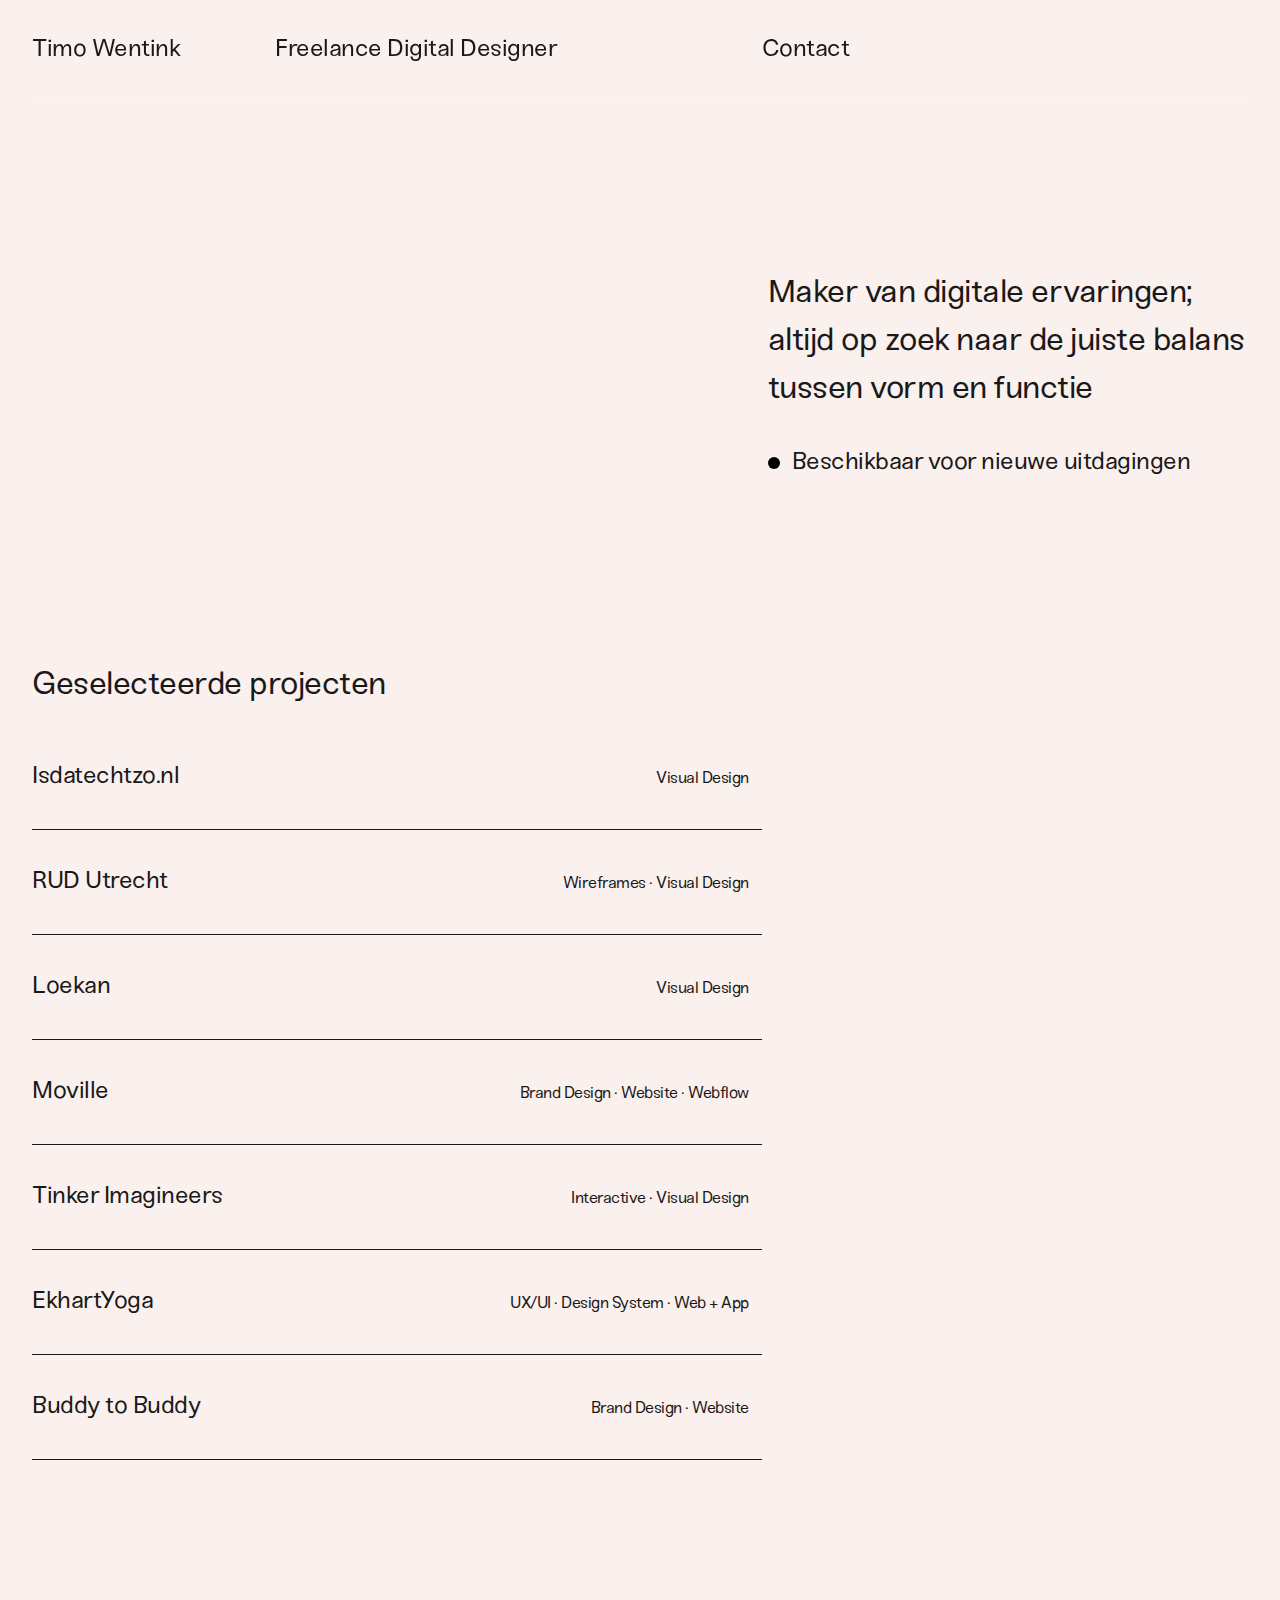
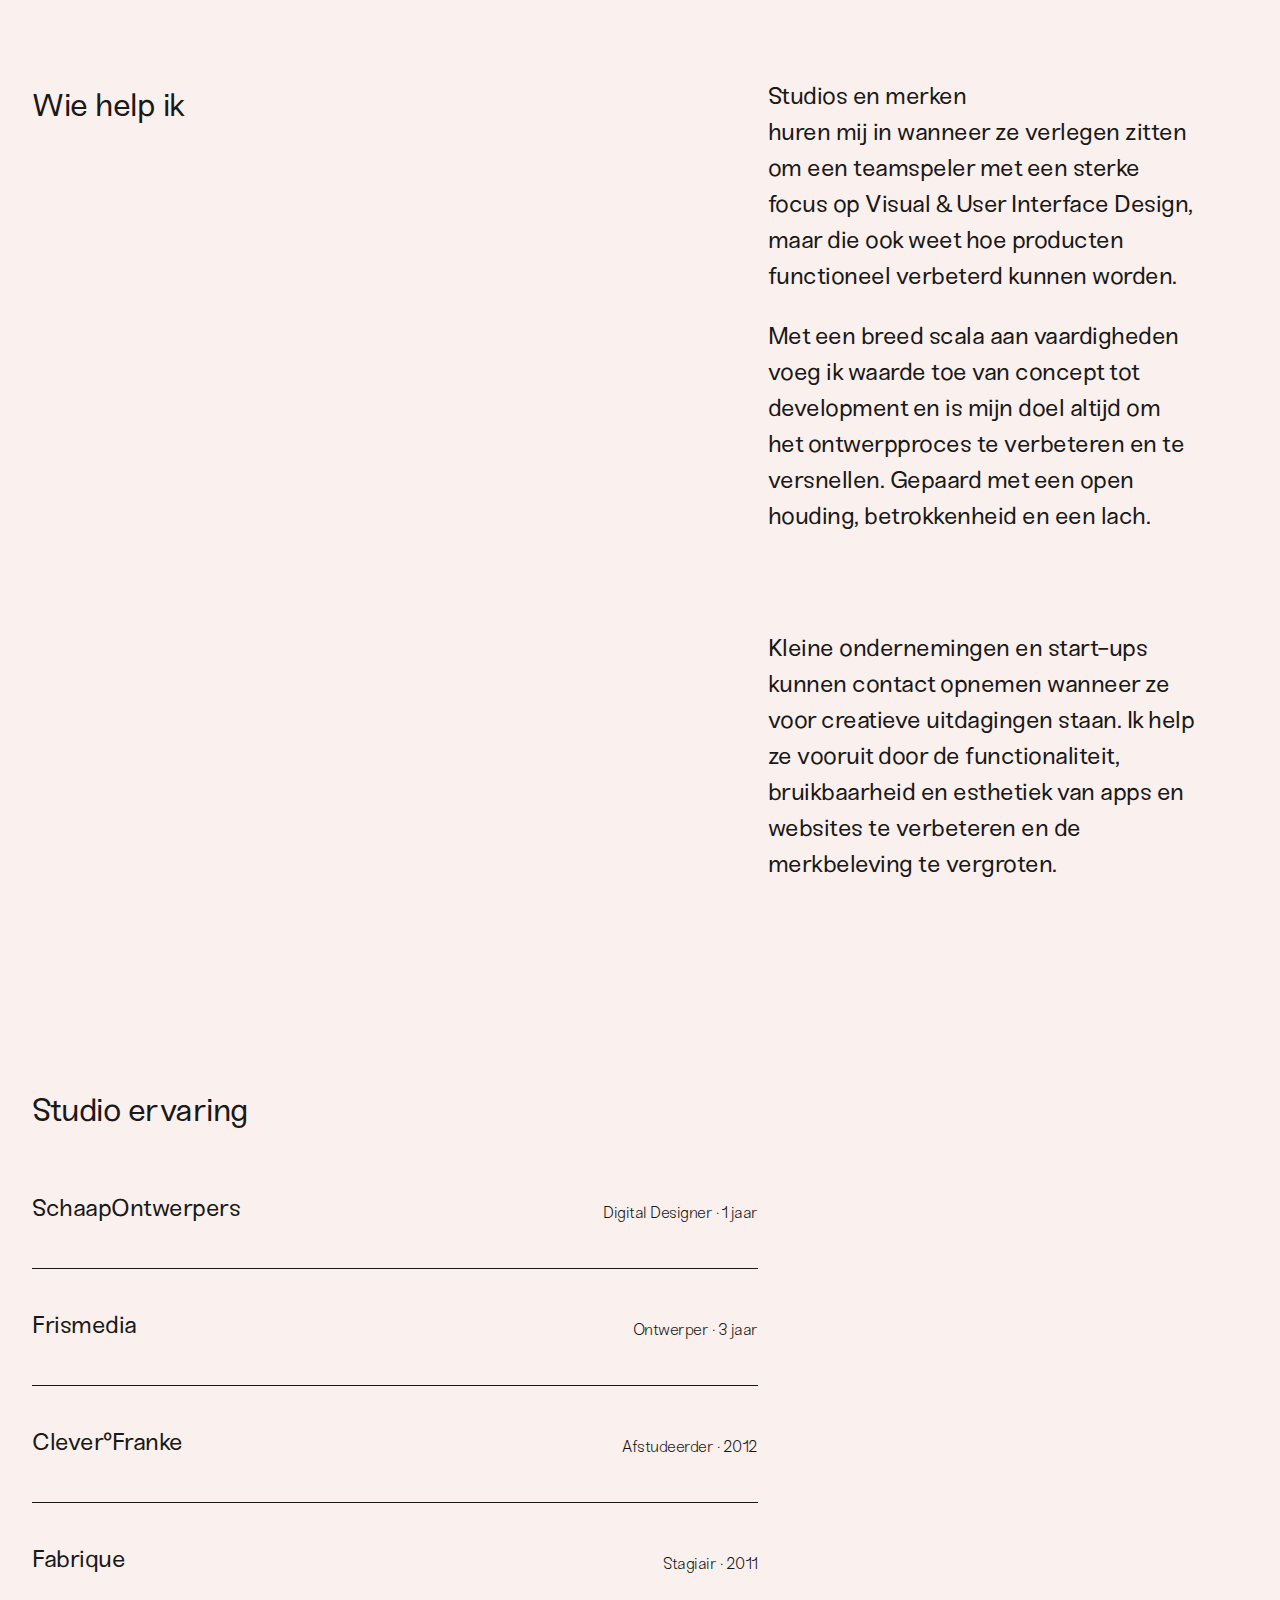
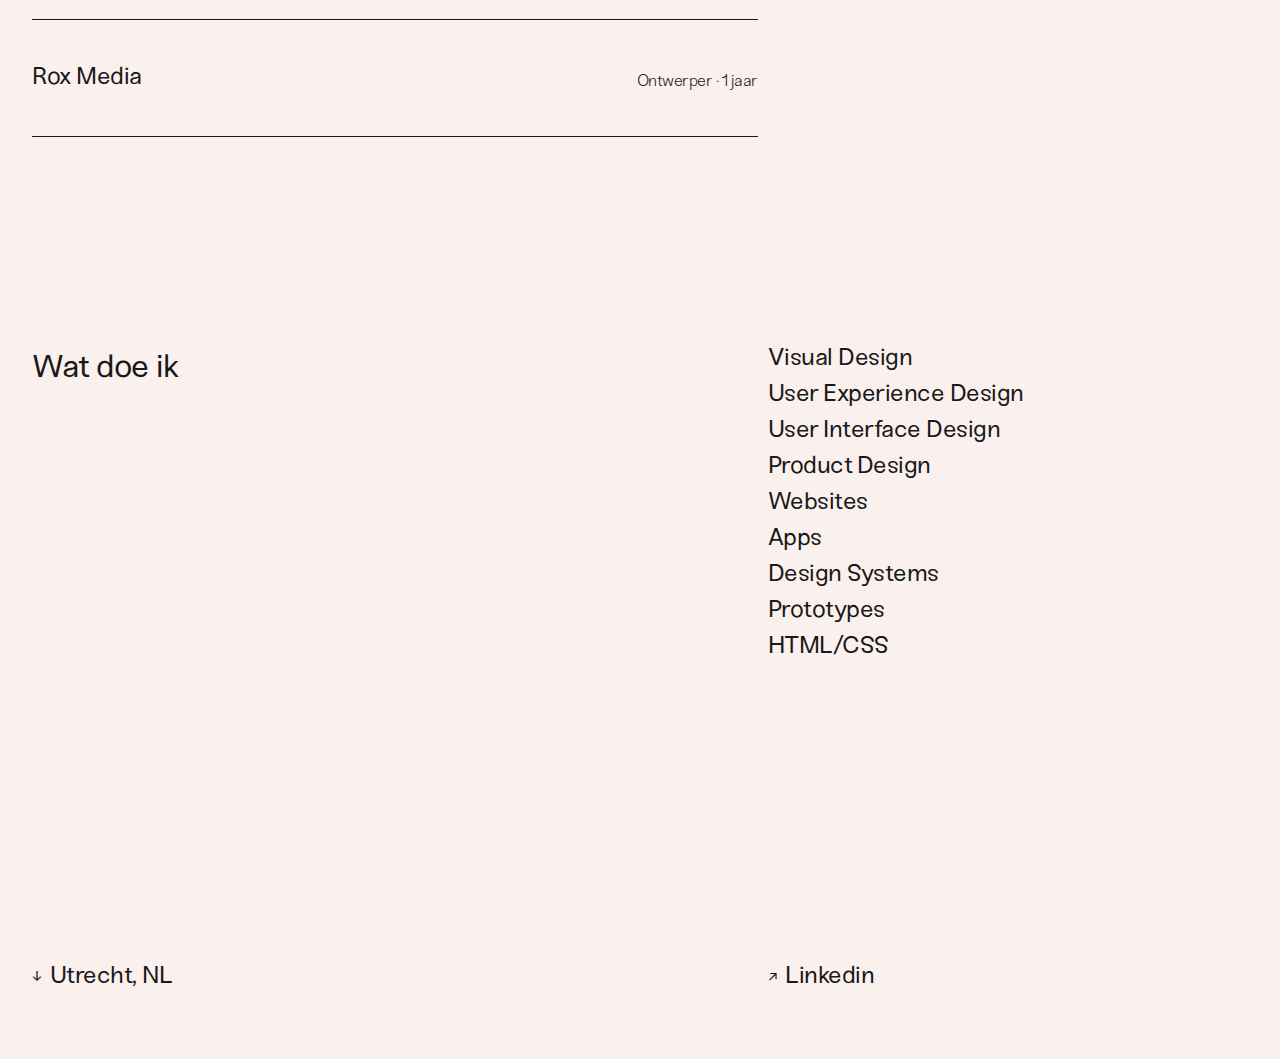
==== index.html @ aee363a6 "Arrows added Table head no border" ====
<!DOCTYPE html>
<html>
<head>
  <!-- Global site tag (gtag.js) - Google Analytics -->
<script async src="https://www.googletagmanager.com/gtag/js?id=UA-133738104-1"></script>
<script>
  window.dataLayer = window.dataLayer || [];
  function gtag(){dataLayer.push(arguments);}
  gtag('js', new Date());

  gtag('config', 'UA-133738104-1');
</script>

<title>Timo Wentink &rarr; Freelance Digital Designer</title>
<meta charset=”UTF-8″ />
<meta name="description" content="Freelance Digital Designer uit Utrecht met uitgebreide ervaring in User Experience-, User Interface- en Visual Design">
<meta name="viewport" content="width=device-width, initial-scale=1.0">
<link rel="stylesheet" type="text/css" href="css/style.css">
<link rel="apple-touch-icon" sizes="180x180" href="/apple-touch-icon.png">
<link rel="icon" type="image/png" sizes="32x32" href="/favicon-32x32.png">
<link rel="icon" type="image/png" sizes="16x16" href="/favicon-16x16.png">
<link rel="manifest" href="/site.webmanifest">
<link rel="mask-icon" href="/safari-pinned-tab.svg" color="#111111">
<meta name="msapplication-TileColor" content="#faf0ec">
<meta name="theme-color" content="#faf0ec">
<meta property="og:title" content="Timo Wentink — Freelance Digital Designer" />
<meta property="og:type" content="image" />
<meta property="og:url" content="https://timowentink.nl" />
<meta property="og:image" content="img/TimoWentinkOG.png" />

</head>

<body class="animated fadeIn">
    <div class="container-fluid">
    <header class="header-grid">
          <h1 class="pagetitle regular"><a class="link" href="index.html">Timo Wentink</a></h1>
          <h1 class="pagefunction regular">Freelance Digital Designer</h1>
          <h1 class="contact regular"><a class="link" href="contact.html">Contact</a></h1>
    </header>

    <section class="on-grid">
          <div class="grid-2 introduction animated fadeIn-long"><h1 class="large">Maker van digitale ervaringen;<br/> altijd op zoek naar de juiste balans <br/>tussen vorm en functie</h1>
          <div class="status animated fadeInDown"><a href="mailto:timowentink@gmail.com?Subject=Hi" class=" medium bounceInRight">Beschikbaar voor nieuwe uitdagingen</a><div>
          </div>
    </section>

    <section class="has-padding-vh">

      <div class="large">Geselecteerde projecten</div>
      <ul id="projectList">
          <li>
              <a class="fade-arrow row-link" href="http://www.isdatechtzo.nl" target="_blank"><div class="title"><h3 class="medium">Isdatechtzo.nl</h3><span class="project_type"> Visual Design<span class="fade"> &#x2197;</span></span></div></a>
              <img src="http://lorempixel.com/500/500/fashion/" />
          </li>
          <li>
            <a class="fade-arrow row-link" href="http://www.rudutrecht.nl" target="_blank"><div class="title row-link"><h3 class="medium">RUD Utrecht</h3><span class="project_type">Wireframes &bull; Visual Design<span class="fade"> &#x2197;</span></span></div></a>
              <img class="list-image" src="http://lorempixel.com/500/500/city/" />
          </li>
          <li>
            <a class="fade-arrow row-link" href="http://www.loekan.nl" target="_blank"><div class="title"><h3 class="medium">Loekan</h3><span class="project_type"> Visual Design <span class="fade"> &#x2197;</span></span></div></a>
              <img src="http://lorempixel.com/500/500/city/" />
          </li>
          <li>
            <a class="fade-arrow row-link" href="http://www.moville.nl" target="_blank"><div class="title"><h3 class="medium">Moville</h3><span class="project_type">Brand Design &bull; Website &bull; Webflow<span class="fade"> &#x2197;</span></span></div></a>
              <img src="http://lorempixel.com/500/500/city/" />
          </li>
          <li>
            <a class="fade-arrow row-link" href="http://www.tinkerimageineers.nl" target="_blank"><div class="title"><h3 class="medium">Tinker Imagineers</h3><span class="project_type"> Interactive &bull; Visual Design <span class="fade"> &#x2197;</span></span></div></a>
              <img src="http://lorempixel.com/500/500/city/" />
          </li>
          <li>
            <a class="fade-arrow row-link" href="http://www.ekhartyoga.com" target="_blank"><div class="title"><h3 class="medium">EkhartYoga</h3><span class="project_type"> UX/UI &bull; Design System &bull; Web + App <span class="fade"> &#x2197;</span></span></div></a>
              <img src="http://lorempixel.com/500/500/city/" />
          </li>
          <li>
            <a class="fade-arrow row-link" href="http://www.buddytobuddy.nl" target="_blank"><div class="title"><h3 class="medium">Buddy to Buddy</h3><span class="project_type">Brand Design &bull; Website <span class="fade"> &#x2197;</span></span></div></a>
              <img src="http://lorempixel.com/500/500/city/" />
          </li>
      </ul>

    </section>


      <section class="who-hires-me on-grid has-padding-vh">
        <div class="grid-3"><h2 class="large">Wie help ik</h2></div>
        <div class="grid-2"><p class="medium "><span class="strong">Studios en merken</span><br />
huren mij in wanneer ze verlegen zitten om een teamspeler met een sterke focus op Visual &amp; User Interface Design, maar die ook weet hoe producten functioneel verbeterd kunnen worden.</p><p class="medium"> Met een breed scala aan vaardigheden voeg ik waarde toe van concept tot development en is mijn doel altijd om het ontwerpproces te verbeteren en te versnellen. Gepaard met een open houding, betrokkenheid en een lach.
      </p><br/><br/>
        <p class="medium "><span class="strong">Kleine ondernemingen en start-ups</span><br />
        kunnen contact opnemen wanneer ze voor creatieve uitdagingen staan. Ik help ze vooruit door de functionaliteit, bruikbaarheid en esthetiek van apps en websites te verbeteren en de merkbeleving te vergroten.
      </div>
      </section>
      <section class="studio-experience on-grid has-padding-vh">
        <div class="grid-3 table">
              <div class="table-head large">Studio ervaring</div>
              <a href="http://www.frismedia.nl" target="_blank">
              <div class="row row-link">
                <div class="title">
                  <h3 class="medium">SchaapOntwerpers</h3>
                </div>
                <div class="right">
                  <span class="year small">Digital Designer &bull; 1 jaar</span>
                </div>
              </div>
            </a>
              <a href="http://www.frismedia.nl" target="_blank">
              <div class="row row-link">
                <div class="title">
                  <h3 class="medium">Frismedia</h3>
                </div>
                <div class="right">
                  <span class="year small">Ontwerper &bull; 3 jaar</span>
                </div>
              </div>
            </a>
              <a href="http://www.cleverfranke.com" target="_blank">
              <div class="row row-link">
                <div class="title">
                  <h3 class="medium">Clever&deg;Franke</h3>

                </div>
                <div class="right">
                  <span class="year small">Afstudeerder &bull; 2012</span>

                </div>
              </div>
              </a>
              <a href="http://www.fabrique.nl" target="_blank">
              <div class="row row-link">
                <div class="title">
                  <h3 class="medium">Fabrique</h3>
                </div>
                <div class="right">
                  <span class="year small">Stagiair &bull; 2011</span>
                </div>
              </div>
            </a>
            <a href="http://www.roxmedia.nl" target="_blank">
              <div class="row row-link">
                <div class="title">
                  <h3 class="medium">Rox Media</h3>
                </div>
                <div class="right">
                  <span class="year small">Ontwerper &bull; 1 jaar</span>

                </div>
              </div>
              </a>
          </div>

      </section>

      <section class="what-i-do on-grid has-padding-vh">
        <div class="grid-3"><h2 class="large">Wat doe ik</h2></div>
        <div class="grid-2">
          <ul class="medium">
            <li>Visual Design</li>
            <li>User Experience Design</li>
            <li>User Interface Design</li>
            <li>Product Design</li>
            <li>Websites</li>
            <li>Apps</li>
            <li>Design Systems</li>
            <li>Prototypes </li>
            <li>HTML/CSS </li>
          </ul>
        </p>
      </div>
      </section>


    <footer>
        <div class="on-grid">
        <div class="name-in-footer grid-3">
          <span class="small-icon">&darr;</span><span class="regular">Utrecht, NL<span>
          </div>
          <div>
          <span class="small-icon">&#x2197;</span><span class="regular"><a class="link" href="https://www.linkedin.com/in/timowentink/">Linkedin</a></span></div>
          </div>
    </footer>

</body>

</html>
---- css/style.css ----
/* Color */
  :root {
    --black: #1a1919;
    --white-purple: rgba(251, 250, 255, 1);
    --white-pink: rgba(250, 240, 237, 1);
    --white-blue: rgba(239, 244, 250, 1);
    --blue: rgba(18, 33, 222, 1);
    --gold: rgba(255, 171, 0, 1);
    --pink: rgba(246, 139, 112, 1);
    --swamp: #63775C;
    --white-purple-trans: rgba(251, 250, 255, 0);
    --white-pink-trans: rgba(250, 240, 237, 0);
    --white-blue-trans: rgba(239, 244, 250, 0);

  }

  /* Overall */
    html {

    }
    html, body {
      height: 100%;
      margin:0;
    }
    body {
      border-width: 0px;
      margin: 0;
      background-color: var(--white-pink);
      -webkit-font-smoothing: antialiased;
      -moz-osx-font-smoothing: grayscale;
    }

    ::-moz-selection {color: var(--pink); }
    ::selection {color: var(--pink);  }

/* Typography */


@font-face {
  font-family: 'Sneak';
  src: url('../fonts/Sneak-Regular.eot'); /* IE9 Compat Modes */
  src: url('../fonts/Sneak-Regular.eot#iefix') format('embedded-opentype'), /* IE6-IE8 */
       url('../fonts/Sneak-Regular.woff2') format('woff2'), /* Super Modern Browsers */
       url('../fonts/Sneak-Regular.woff') format('woff'); /* Pretty Modern Browsers */
       font-weight: 400;
       font-style: normal;


}

@font-face {
  font-family: 'Sneak';
  src: url('../fonts/Sneak-Light.eot'); /* IE9 Compat Modes */
  src: url('../fonts/Sneak-Light.eot#iefix') format('embedded-opentype'), /* IE6-IE8 */
       url('../fonts/Sneak-Light.woff2') format('woff2'), /* Super Modern Browsers */
       url('../fonts/Sneak-Light.woff') format('woff'); /* Pretty Modern Browsers */
      font-weight: 300;
      font-style: normal;

}



html {
   font-family: "Sneak", 'Helvetica Neue', Helvetica, Arial, sans-serif;
   font-size: 16px;
   font-feature-settings: "","","ss01","ss02","ss03";
   font-weight: normal;
   letter-spacing: -0.5px;

}

    /* setting the max width*/
 @media screen and (min-width: 50em) {
  html {
    font-size: 1em;
  }

}

  body {
    font-family: 'Sneak',Helvetica, sans-serif;
    line-height: 1.5;
    color: var(--black);
  }

  h1 {
      font-size: 1.25em;
  }

  h2 {
      font-size: 1.25em;
  }

  h3 {
  }

  a {
    color: var(--black);
    text-decoration: none;
  }
  a:hover {
    text-decoration: none;
  }

  .link{
    position: relative;
  }

  .link:after{
    content: '';
    position: absolute;
    width: 0; height: 1px;
    display: block;
    margin-top: 2px;
    right: 0;
    background: #fff;
    transition: width .2s ease;
    -webkit-transition: width .2s ease;
  }

  .link:hover:after{
    width: 100%;
    left: 0;
    background: var(--black);
  }

  .small {
    font-size: 1em;
    font-weight: 300;
  }

  .regular {
    font-size: 1.5em;
    font-weight: 400;

  }

  .medium {
    font-size: 1.5em;
    font-weight: 400;
    padding-right: 2em;

  }

  .strong {
    -webkit-font-smoothing: auto;
    -moz-osx-font-smoothing: auto;
  }

  .large {
    font-size: 2em;
    font-weight: 400;

  }

  .title h3 {

  }

  .small-icon {
    font-size: 1em;
    vertical-align: 10%;
    margin-right: 0.5em;
  }
  .huge {
    font-weight: 300;
    font-size: 8vw;
    letter-spacing: -2px;
    white-space: nowrap;
    color: var(--white-pink);
    text-decoration: none;
  }

  .huge:hover {
    text-decoration: underline;
  }

.contact-bg, .contact-bg a {
  background-color: var(--black);
  color: var(--white-pink);
}

.contact-header{
  background: var(--black);
  color: var(--white-pink);
}

.contact-header a{
  color: var(--white-pink);
}


/* Colour */




/* Header */
  header{
    position: sticky;
    top:0;
    background: rgb(253,246,243);
    background: linear-gradient(0deg, var(--white-pink-trans) 0%, var(--white-pink) 40%);
    padding-top: 2em;
    padding-bottom: 10vh;
    z-index: 999;

  }

  header > h1{
    margin : 0;
  }

  .header-grid{
      display: grid;
      grid-template-columns: 1fr 1fr 1fr 1fr 1fr;
      grid-gap: 0;
    }

  .logo {
    position: relative;
    display: block;
    margin-top: 6px;
    grid-column: 4 / 5;
  }
  .contact{
    text-align: left;
    grid-column: 4 ;
    cursor: pointer;
  }


  .introduction{
    padding-top: 10vh;
    padding-bottom: 10vh;
  }

  nav {

  }

  ul {
    list-style-type: none;
    display: block;
    margin: 1em 0;
    padding: 0;
    overflow: hidden;
    line-height: 1.5em;
  }

  li {
    padding-right: 0.5em;
  }

  li a {
    display: block;
    text-decoration: none;
  }

  li a:hover:not(.active) {
      color: var(--black);
}

  .expertise {
    font-size: 1.25em;
    position: relative;
    text-align: left;
    padding-right: 4em;
    top: 4em;
    width: 300px;
  }

  .active {
      color: var(--black);
  }

  .pagetitle {
    grid-column: 1 ;
  }
  .pagefunction {
    grid-column: 2 / 4;
  }

  .container-fluid {
    padding-right: 2em;
    padding-left: 2em;
    margin-left: auto;
    margin-right: auto;
  }

/* Content */
  .container{
    padding-left: 4em;
    padding-right: 4em;

  }

  .has-padding-vh{
    padding-top: 10vh;
    padding-bottom: 10vh;
  }

  .on-grid {
    display: grid;
    grid-template-columns: 1fr 1fr 1fr 1fr 1fr;
    grid-gap: 10px;
  }

  .table {
  margin: 0;
  padding: 0;
  display: block;
  width: 100%;
  }

  .table a{
    text-decoration: none;
    cursor: pointer;
  }

  .table-head{
    
    margin-right: auto;
    padding-bottom: 1rem;
  }

  .row {
    display: flex;
    align-items: center;
    border-bottom: 1px solid var(--black);
  }

  .title {
    display: block;
    padding: 1em 0 ;

  }
  .skills {
    display: block;
  }
  .arrow{
    font-family: 'Sneak';
    display: block;
    font-size: 1em;
    font-weight: 300;
    line-height: 2.25em;
    margin-top: 1.8em;
  }

  .status {
    margin-top: 2em;
    background: url("data:image/svg+xml;utf8,<svg xmlns='http://www.w3.org/2000/svg' width='12' height='12'><circle cx='6' cy='6' r='6' /></svg>")  no-repeat;
    background-position: left;
    background-size: 12px;
    padding-left: 1.5em;
    transition: all 0.1s;

  }

  .status:hover {
    background: url("data:image/svg+xml;utf8,<svg xmlns='http://www.w3.org/2000/svg' width='12' height='12'><circle cx='6' cy='6' r='6' /></svg>")  no-repeat;
    background-position: left;
    background-size: 4px;
    margin-left: 4px;
    padding-left: 0.75em;
    transition: all 0.1s;
    -moz-transition:  all 0.1s ease-in-out;
    -webkit-transition: all 0.1s ease-in-out;

  }

  .status:active {
    background: url("data:image/svg+xml;utf8,<svg xmlns='http://www.w3.org/2000/svg' width='0' height='0'><circle cx='2' cy='2' r='2' /></svg>")  no-repeat;
    background-position: 0.2em 1em;
    background-size: 4px;
    padding-left: 0;
    transition: all 0.15s;
    -moz-transition:  all 0.1s ease-in-out;
    -webkit-transition: all 0.1s ease-in-out;
  }

  .right {
    margin-bottom: -0.415em;
    align-items: bottom;
    text-align: right;
    display: block;
    margin-left: auto;
    float: right;

  }

  .project_type {
    margin-top: -2.9em;
    align-items: baseline;
    text-align: right;
    display: inline-block;
    margin-left: auto;
    float: right;

  }

  .grid-2{
    grid-column: 4 / 6;

  }

  .grid-3 {
    grid-column: 1 / 4;
  }

  .grid-4 {
    grid-column: 1 / 5;
  }

  .grid-3-center {
    grid-column: 2 / 5;
  }

  .grid-2-center {
    grid-column: 2 / 4;
  }

  .grid-2-left {
    grid-column: 1 / 3;
  }

  .grid-2-right {
    grid-column: 3 / 5;
  }

 .grid-5 {
   grid-column: 1 / 6;
 }




/* Functions */


  .back-home {
    grid-column: 2 ;
  }

  .back-home:before {
    display: inline-block;
    background-size: 2rem;

  }

  body {
  }

  #projectList{
      display: grid;
      grid-template-columns: 1fr 1fr 1fr 1fr 1fr;
      position: relative;
  }

  #projectList h3 {
    cursor: pointer;
  }

  #projectList span{
      cursor: pointer;
  }
  #projectList img{
      display: none;
      width: 300px;
      height: 300px;
      position: absolute;
      top: calc(50% - 150px);
      right: calc(20% - 150px)
  }

  #projectList li {
    padding: 0;
    border-bottom: 1px solid var(--black);
    grid-column: 1 / 4;
  }

  #projectList li:hover{

  }
  #projectList li:hover img{
      display:block;
  }




/* Footer */

  footer {
    padding-top: 20vh;

    padding-bottom: 4em;
  }

  footer a{

  }

/* Objects */

.fade-arrow .arrow {
  margin-right: -0.9em;
  transition: all 0.15s ease-in-out;
  -moz-transition: all 0.15s ease-in-out;
  -webkit-transition: all 0.15s ease-in-out;

}


.fade-arrow:hover .arrow {
  margin-right: 0;
  transition: all 0.15s ease-in-out;
  -moz-transition: all 0.15s ease-in-out;
  -webkit-transition: all 0.15s ease-in-out;

}

.fade-arrow:hover .fade {
  opacity: 1;
  transition: opacity 0.25s ease-in-out;
  -moz-transition: opacity 0.25s ease-in-out;
  -webkit-transition: opacity 0.25s ease-in-out;

}

   .fade-arrow  {
      opacity: 1;
      }

      .fade-arrow:hover .fade {
        opacity: 1;
        transition: opacity 0.25s ease-in-out;
        -moz-transition: opacity 0.25s ease-in-out;
        -webkit-transition: opacity 0.25s ease-in-out;

      }

         .fade {
            opacity: 0;
            transition: opacity 0.25s ease-in-out;
            -moz-transition: opacity 0.25s ease-in-out;
            -webkit-transition: opacity 0.25s ease-in-out;
            }




/* Media Queries */
@media only screen and (max-width: 400px) {

  h1 br {
    display: none;
}

}

@media only screen and (max-width: 768px) {
  .container-fluid {
    padding-right: 2em;
    padding-left: 2em;
    padding-top: 2em;
  }

  body {
    font-size: 0.75em;
  }

  .large {
    font-size: 1.75em;
  }
  .regular {
    font-size: 1.7em;
    font-weight: 400;
  }
  .medium {
    font-weight: .300;
  }

  .has-padding-vh {
    padding-top: 20vh;
  }

  .introduction {
    margin-top: 10vh;
  }

  .grid-2 {
    padding-right: 0;
  }
  .strong {
    font-weight: 400;
  }

    #projectList li:hover img{
        display:none;
    }

    #projectList {grid-template-columns: 1fr;}
}



@media only screen and (max-width: 1200px) {
  .on-grid {
    grid-template-columns: 1fr;
  }

  .grid-3 {
    grid-column: 1;
  }
  .grid-2 {
    grid-column: 1;
  }
  header {
    padding-top: 2em;
  }
  .header-grid {
    display: block;
  }
  .contact{

  }
  .logo {
    position: sticky;
    top:1em;

  }

  .introduction {
    padding-top: 0;
  }

  .hide-on-mobile {
    display: none;
  }

  .mobile-logo {
    z-index: 999;
  }

  header {
    z-index: 998;
  }

  a {text-decoration: none}
  a:hover {text-decoration: none}
  .link:after{
    height: 0;
  }
  .swipeAlert {
    text-align: right;
    float: right;
  }
}


@media only screen and (min-width: 1000px) {
  body {

  }

  .mobile-logo {
    display: none;
  }
  .show-on-mobile {
    display: block;
  }


    .link{
      position: relative;
    }

    .link:after{
      content: '';
      position: absolute;
      width: 0; height: 1px;
      display: block;
      margin-top: 2px;
      right: 0;
      background: var(--black);
      transition: width .2s ease;
      -webkit-transition: width .2s ease;
    }

    .row-link {
      position: relative;
    }

    .row-link:hover:after{
      width: 100%;
      left: 0;
      background: var(--black);
      transition: width .2s ease;
      -webkit-transition: width .2s ease;
    }

    .row-link:after{
      content: '';
      position: absolute;
      width: 0; height: 1px;
      display: block;
      right: 0;
      bottom: 0;
      background: var(--black);
      transition: width .2s ease;
      -webkit-transition: width .2s ease;
    }

    .link:hover:after{
      width: 100%;
      left: 0;
      background: var(--black);
    }
    .container-fluid {

    }
}

@media only screen and (min-width: 2000px) {
  html{
  font-size: 1.75em;
  }
  body {
  font-size: 20px;
  }
}


/* Carroussel */

* { box-sizing: border-box; }


.swipeAlert  {
  text-align: left;

}

.slider {
  padding-bottom: 10vh;
}

.carousel {

}

.carousel img {
  display: block;
  width: 100vh;
  margin-right: -0.5px;

}

.bottom-fade {
  position:relative;
  height: 4vw;
  margin-top: -4vw;
  z-index: 999;
  background: rgb(253,246,243);
  background: linear-gradient(180deg, var(--white-pink-trans) 0%, var(--white-pink) 100%);

}

@media screen and ( min-width: 768px ) {
  .carousel img {
    width: 100vh;

  }
}

/* Contact Modal */


/* Animate.css */


.animated {
  -webkit-animation-duration: 1s;
  animation-duration: 1s;
  -webkit-animation-fill-mode: both;
  animation-fill-mode: both;
}

@-webkit-keyframes bounceInRight {
  from,
  60%,
  75%,
  90%,
  to {
    -webkit-animation-timing-function: cubic-bezier(0.215, 0.61, 0.355, 1);
    animation-timing-function: cubic-bezier(0.215, 0.61, 0.355, 1);
  }

  from {
    opacity: 0;
    -webkit-transform: translate3d(3000px, 0, 0);
    transform: translate3d(3000px, 0, 0);
  }

  60% {
    opacity: 1;
    -webkit-transform: translate3d(-25px, 0, 0);
    transform: translate3d(-25px, 0, 0);
  }

  75% {
    -webkit-transform: translate3d(10px, 0, 0);
    transform: translate3d(10px, 0, 0);
  }

  90% {
    -webkit-transform: translate3d(-5px, 0, 0);
    transform: translate3d(-5px, 0, 0);
  }

  to {
    -webkit-transform: translate3d(0, 0, 0);
    transform: translate3d(0, 0, 0);
  }
}

@keyframes bounceInRight {
  from,
  60%,
  75%,
  90%,
  to {
    -webkit-animation-timing-function: cubic-bezier(0.215, 0.61, 0.355, 1);
    animation-timing-function: cubic-bezier(0.215, 0.61, 0.355, 1);
  }

  from {
    opacity: 0;
    -webkit-transform: translate3d(3000px, 0, 0);
    transform: translate3d(3000px, 0, 0);
  }

  60% {
    opacity: 1;
    -webkit-transform: translate3d(-25px, 0, 0);
    transform: translate3d(-25px, 0, 0);
  }

  75% {
    -webkit-transform: translate3d(10px, 0, 0);
    transform: translate3d(10px, 0, 0);
  }

  90% {
    -webkit-transform: translate3d(-5px, 0, 0);
    transform: translate3d(-5px, 0, 0);
  }

  to {
    -webkit-transform: translate3d(0, 0, 0);
    transform: translate3d(0, 0, 0);
  }
}

.bounceInRight {
  -webkit-animation-name: bounceInRight;
  animation-name: bounceInRight;
}


@-webkit-keyframes bounceIn {
  from,
  20%,
  40%,
  60%,
  80%,
  to {
    -webkit-animation-timing-function: cubic-bezier(0.215, 0.61, 0.355, 1);
    animation-timing-function: cubic-bezier(0.215, 0.61, 0.355, 1);
  }

  0% {
    opacity: 0;
    -webkit-transform: scale3d(0.3, 0.3, 0.3);
    transform: scale3d(0.3, 0.3, 0.3);
  }

  20% {
    -webkit-transform: scale3d(1.1, 1.1, 1.1);
    transform: scale3d(1.1, 1.1, 1.1);
  }

  40% {
    -webkit-transform: scale3d(0.9, 0.9, 0.9);
    transform: scale3d(0.9, 0.9, 0.9);
  }

  60% {
    opacity: 1;
    -webkit-transform: scale3d(1.03, 1.03, 1.03);
    transform: scale3d(1.03, 1.03, 1.03);
  }

  80% {
    -webkit-transform: scale3d(0.97, 0.97, 0.97);
    transform: scale3d(0.97, 0.97, 0.97);
  }

  to {
    opacity: 1;
    -webkit-transform: scale3d(1, 1, 1);
    transform: scale3d(1, 1, 1);
  }
}

@keyframes bounceIn {
  from,
  20%,
  40%,
  60%,
  80%,
  to {
    -webkit-animation-timing-function: cubic-bezier(0.215, 0.61, 0.355, 1);
    animation-timing-function: cubic-bezier(0.215, 0.61, 0.355, 1);
  }

  0% {
    opacity: 0;
    -webkit-transform: scale3d(0.3, 0.3, 0.3);
    transform: scale3d(0.3, 0.3, 0.3);
  }

  20% {
    -webkit-transform: scale3d(1.1, 1.1, 1.1);
    transform: scale3d(1.1, 1.1, 1.1);
  }

  40% {
    -webkit-transform: scale3d(0.9, 0.9, 0.9);
    transform: scale3d(0.9, 0.9, 0.9);
  }

  60% {
    opacity: 1;
    -webkit-transform: scale3d(1.03, 1.03, 1.03);
    transform: scale3d(1.03, 1.03, 1.03);
  }

  80% {
    -webkit-transform: scale3d(0.97, 0.97, 0.97);
    transform: scale3d(0.97, 0.97, 0.97);
  }

  to {
    opacity: 1;
    -webkit-transform: scale3d(1, 1, 1);
    transform: scale3d(1, 1, 1);
  }
}

.bounceIn {
  -webkit-animation-duration: 0.75s;
  animation-duration: 0.75s;
  -webkit-animation-name: bounceIn;
  animation-name: bounceIn;
  animation-delay: 1s;
}

@-webkit-keyframes fadeIn {
  from {
    opacity: 0;
  }

  to {
    opacity: 1;
  }
}

@keyframes fadeIn {
  from {
    opacity: 0;
  }

  to {
    opacity: 1;
  }
}

.fadeIn {
  -webkit-animation-name: fadeIn;
  animation-name: fadeIn;
  animation-delay: 0.25s;
  animation-duration: 0.1s;
}

.fadeIn-long {
  -webkit-animation-name: fadeIn;
  animation-name: fadeIn;
  animation-delay: 0.35s;
  animation-duration: 0.3s;
}



@-webkit-keyframes fadeInDown {
  from {
    opacity: 0;
    -webkit-transform: translate3d(0, -100%, 0);
    transform: translate3d(0, -100%, 0);
  }

  to {
    opacity: 1;
    -webkit-transform: translate3d(0, 0, 0);
    transform: translate3d(0, 0, 0);
  }
}

@keyframes fadeInDown {
  from {
    opacity: 0;
    -webkit-transform: translate3d(0, -100%, 0);
    transform: translate3d(0, -100%, 0);
  }

  to {
    opacity: 1;
    -webkit-transform: translate3d(0, 0, 0);
    transform: translate3d(0, 0, 0);
  }
}

.fadeInDown {
  -webkit-animation-name: fadeInDown;
  animation-name: fadeInDown;
  animation-delay: 0.55s;
  animation-duration: 0.15s;
}
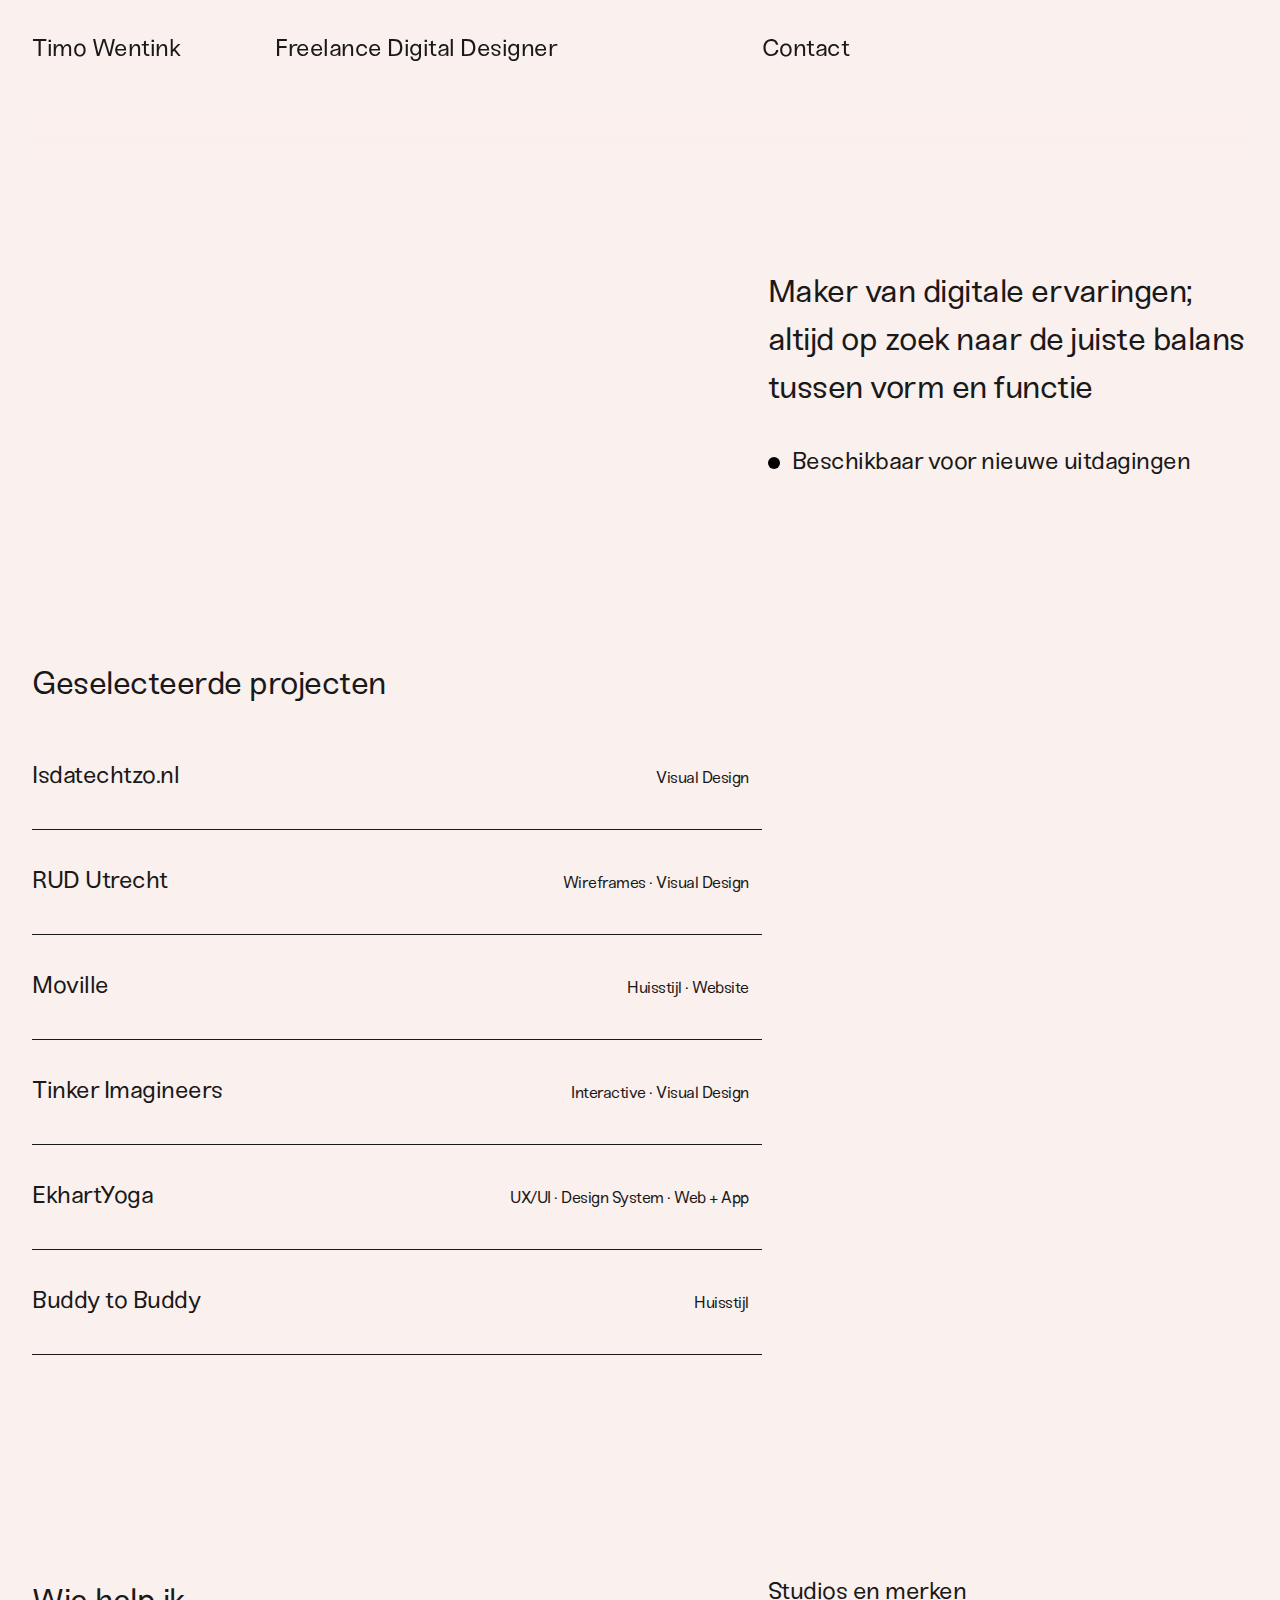
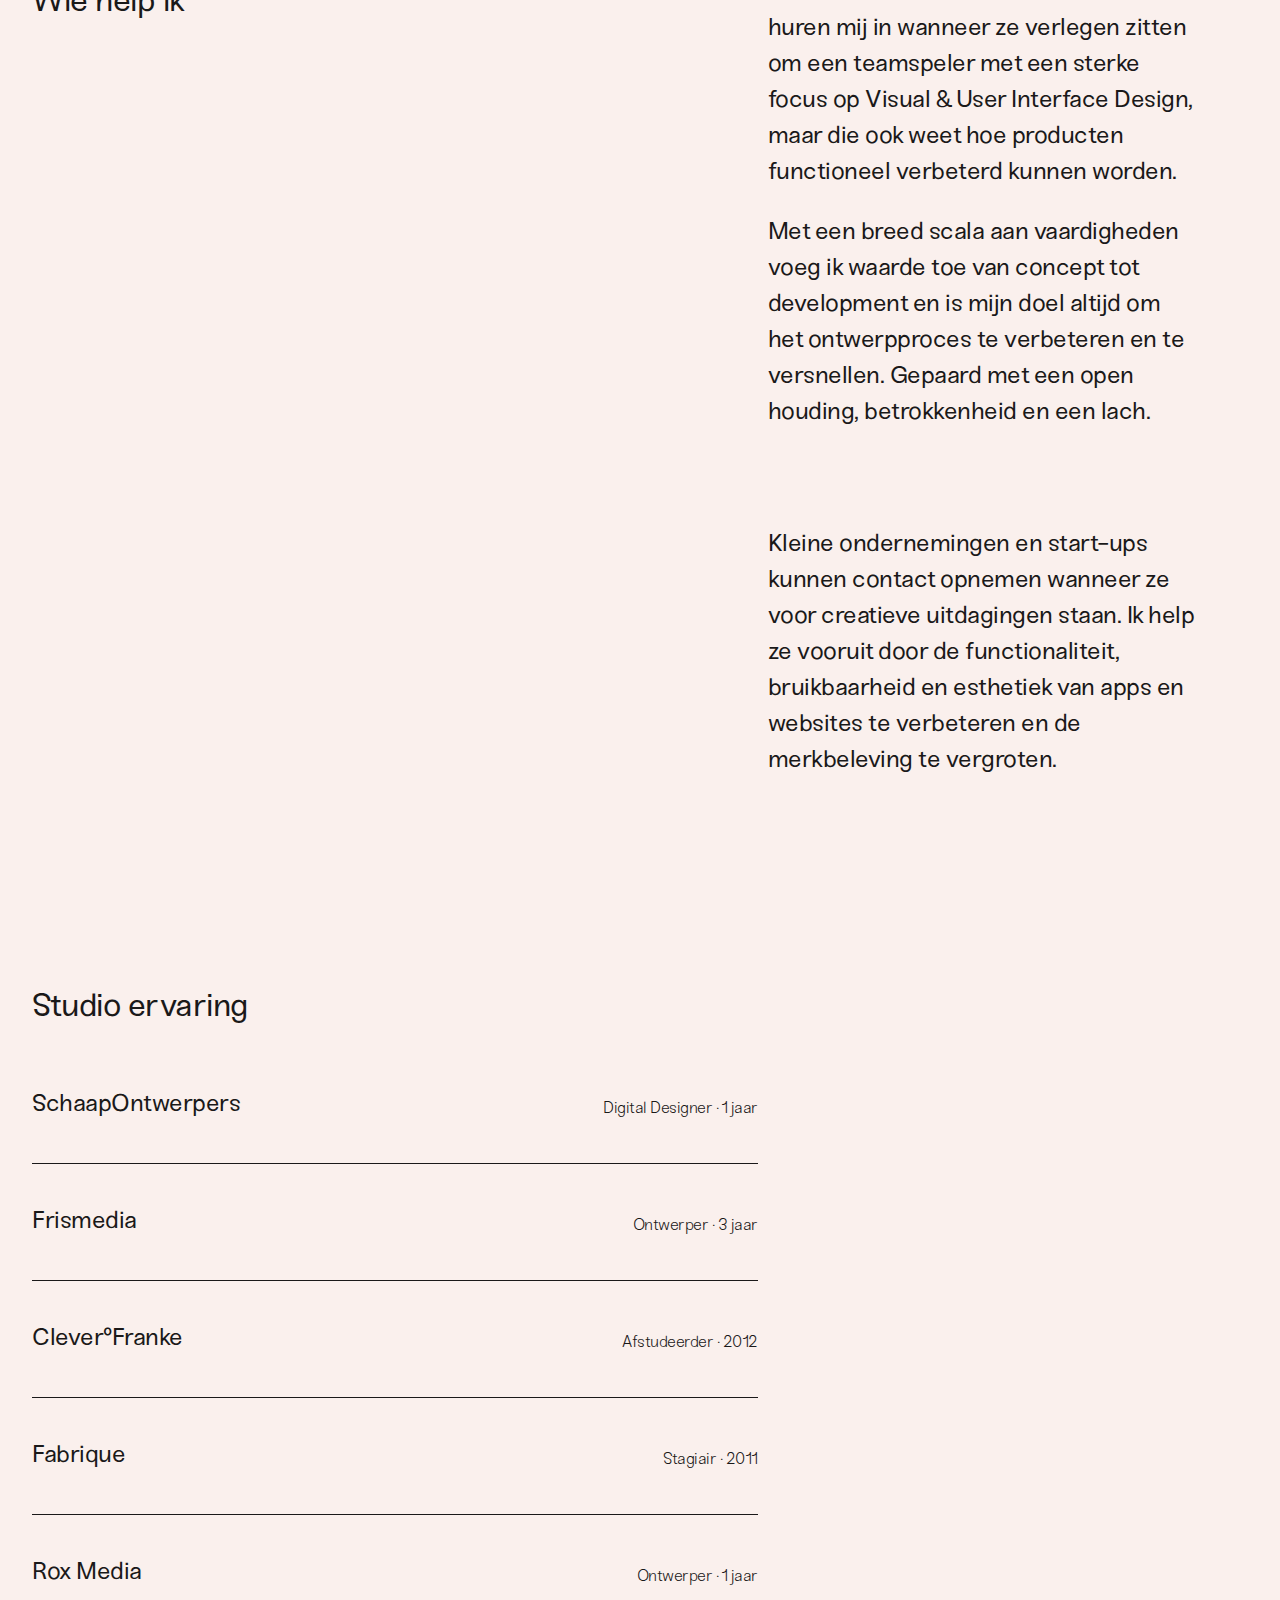
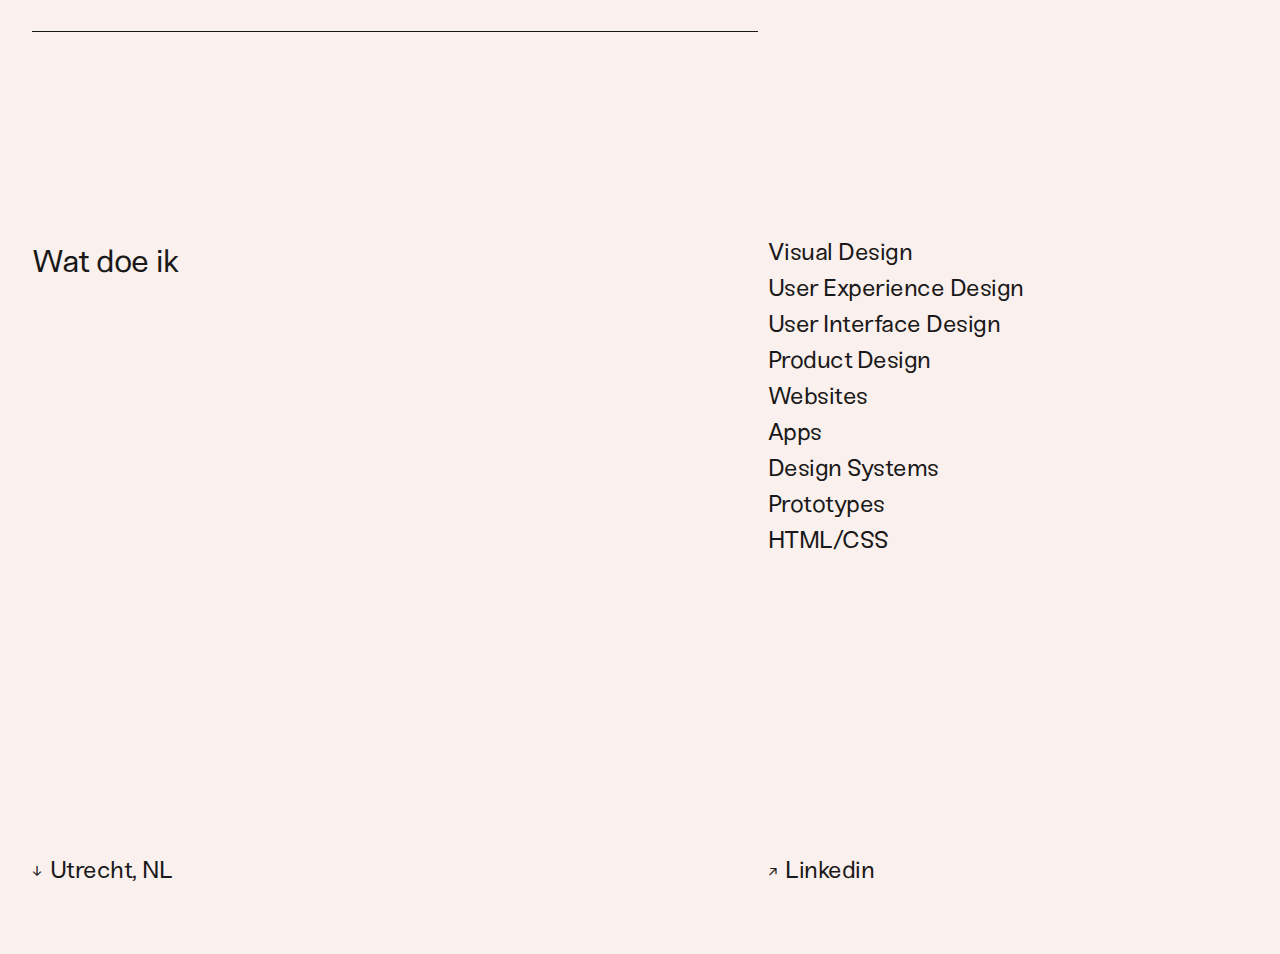
==== commit 6684feb2: "Added images to portfolio" ====
--- a/index.html
+++ b/index.html
@@ -49,32 +49,28 @@
       <div class="large">Geselecteerde projecten</div>
       <ul id="projectList">
           <li>
-              <a class="fade-arrow row-link" href="http://www.isdatechtzo.nl" target="_blank"><div class="title"><h3 class="medium">Isdatechtzo.nl</h3><span class="project_type"> Visual Design<span class="fade"> &#x2197;</span></span></div></a>
-              <img src="http://lorempixel.com/500/500/fashion/" />
+              <a class="fade-arrow row-link" href="http://isdatechtzo.nl" target="_blank"><div class="title"><h3 class="medium">Isdatechtzo.nl</h3><span class="project_type">Visual Design<span class="fade"> &#x2197;</span></span></div></a>
+              <img src="img/isdatechtzo.png" />
           </li>
           <li>
             <a class="fade-arrow row-link" href="http://www.rudutrecht.nl" target="_blank"><div class="title row-link"><h3 class="medium">RUD Utrecht</h3><span class="project_type">Wireframes &bull; Visual Design<span class="fade"> &#x2197;</span></span></div></a>
-              <img class="list-image" src="http://lorempixel.com/500/500/city/" />
+              <img src="img/rudutrecht.png" />
           </li>
           <li>
-            <a class="fade-arrow row-link" href="http://www.loekan.nl" target="_blank"><div class="title"><h3 class="medium">Loekan</h3><span class="project_type"> Visual Design <span class="fade"> &#x2197;</span></span></div></a>
-              <img src="http://lorempixel.com/500/500/city/" />
+            <a class="fade-arrow row-link" href="http://www.moville.nl" target="_blank"><div class="title"><h3 class="medium">Moville</h3><span class="project_type">Huisstijl &bull; Website<span class="fade"> &#x2197;</span></span></div></a>
+              <img src="img/moville.png" />
           </li>
           <li>
-            <a class="fade-arrow row-link" href="http://www.moville.nl" target="_blank"><div class="title"><h3 class="medium">Moville</h3><span class="project_type">Brand Design &bull; Website &bull; Webflow<span class="fade"> &#x2197;</span></span></div></a>
-              <img src="http://lorempixel.com/500/500/city/" />
-          </li>
-          <li>
-            <a class="fade-arrow row-link" href="http://www.tinkerimageineers.nl" target="_blank"><div class="title"><h3 class="medium">Tinker Imagineers</h3><span class="project_type"> Interactive &bull; Visual Design <span class="fade"> &#x2197;</span></span></div></a>
-              <img src="http://lorempixel.com/500/500/city/" />
+            <a class="fade-arrow row-link" href="http://www.tinker.nl" target="_blank"><div class="title"><h3 class="medium">Tinker Imagineers</h3><span class="project_type"> Interactive &bull; Visual Design <span class="fade"> &#x2197;</span></span></div></a>
+              <img src="img/tinker.png" />
           </li>
           <li>
             <a class="fade-arrow row-link" href="http://www.ekhartyoga.com" target="_blank"><div class="title"><h3 class="medium">EkhartYoga</h3><span class="project_type"> UX/UI &bull; Design System &bull; Web + App <span class="fade"> &#x2197;</span></span></div></a>
-              <img src="http://lorempixel.com/500/500/city/" />
+              <img src="img/ekhart.png" />
           </li>
           <li>
-            <a class="fade-arrow row-link" href="http://www.buddytobuddy.nl" target="_blank"><div class="title"><h3 class="medium">Buddy to Buddy</h3><span class="project_type">Brand Design &bull; Website <span class="fade"> &#x2197;</span></span></div></a>
-              <img src="http://lorempixel.com/500/500/city/" />
+            <a class="fade-arrow row-link" href="http://www.buddytobuddy.nl" target="_blank"><div class="title"><h3 class="medium">Buddy to Buddy</h3><span class="project_type">Huisstijl<span class="fade"> &#x2197;</span></span></div></a>
+              <img src="img/buddytobuddy.png" />
           </li>
       </ul>
 
--- a/css/style.css
+++ b/css/style.css
@@ -320,7 +320,7 @@
   }
 
   .table-head{
-    
+
     margin-right: auto;
     padding-bottom: 1rem;
   }
@@ -467,11 +467,11 @@
   }
   #projectList img{
       display: none;
-      width: 300px;
-      height: 300px;
+      width: 400px;
+      height: 400px;
       position: absolute;
-      top: calc(50% - 150px);
-      right: calc(20% - 150px)
+      top: calc(50% - 200px);
+      right: calc(20% - 200px)
   }
 
   #projectList li {
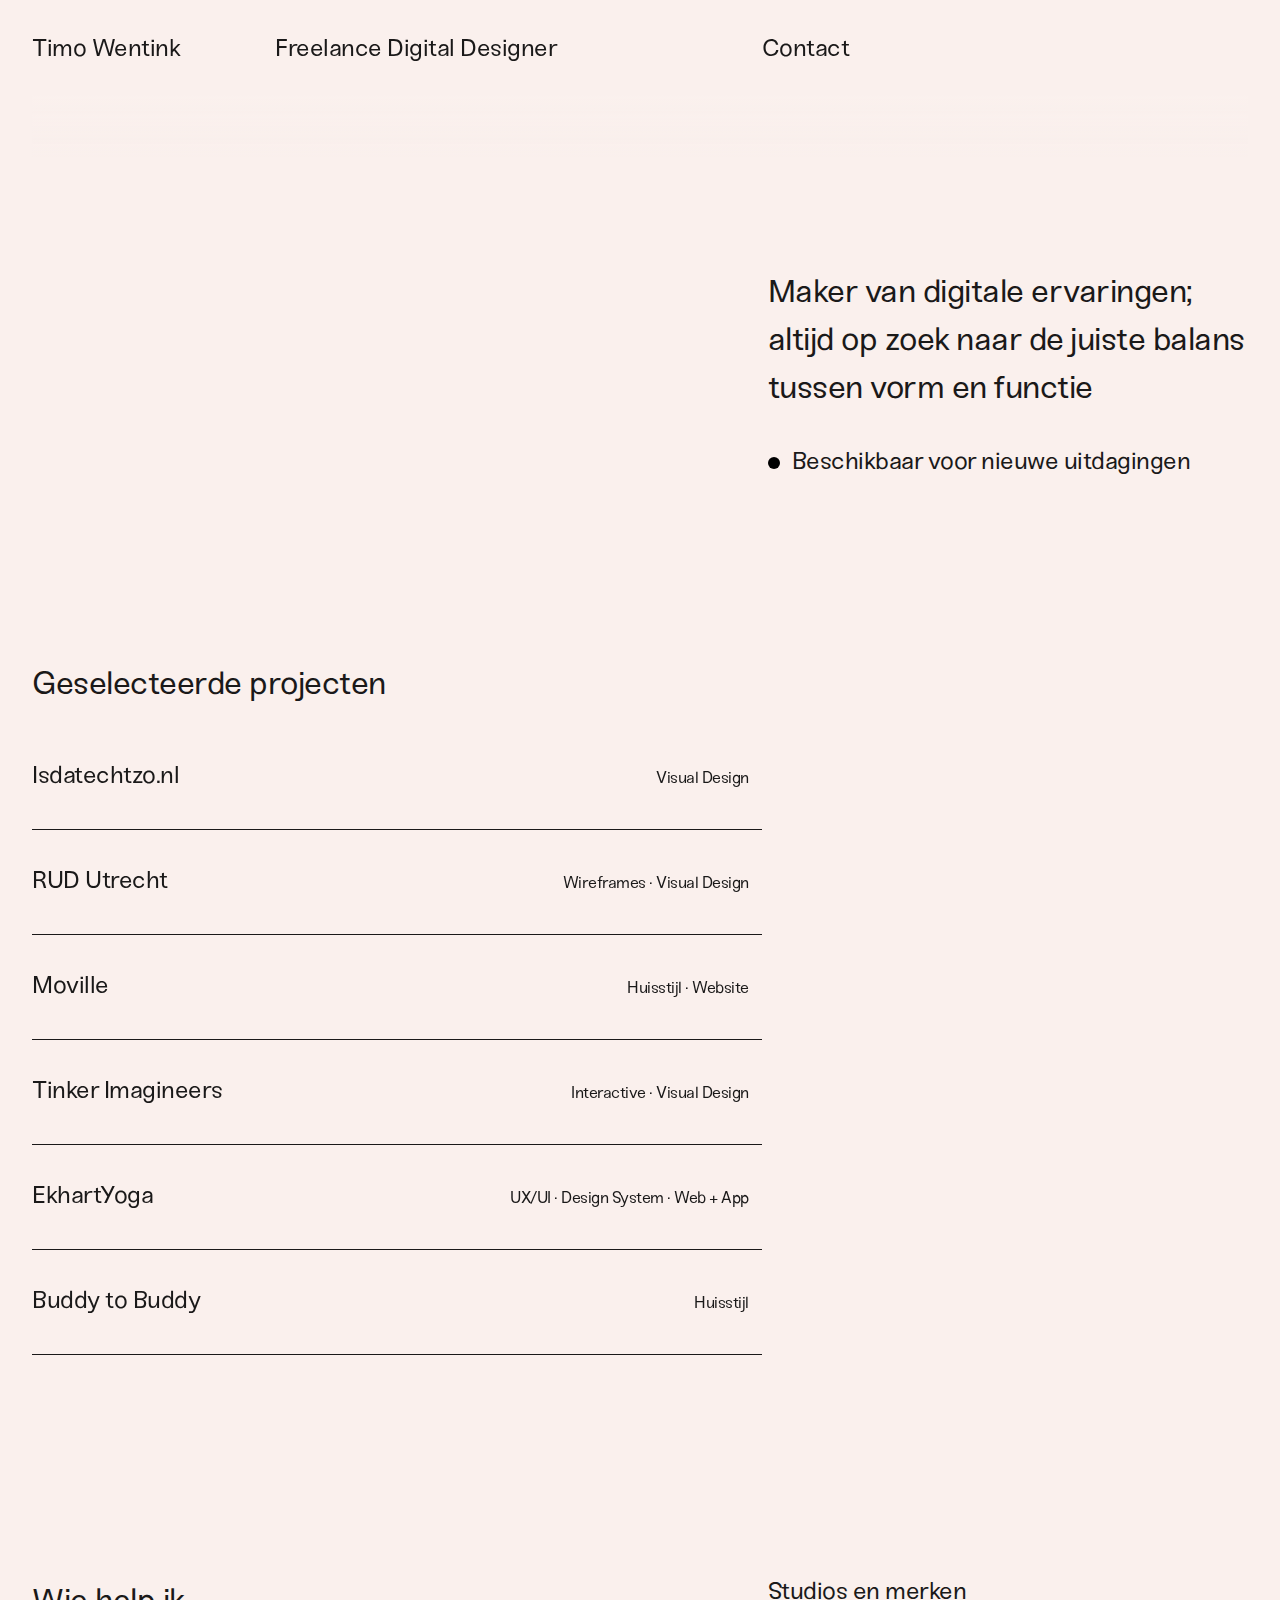
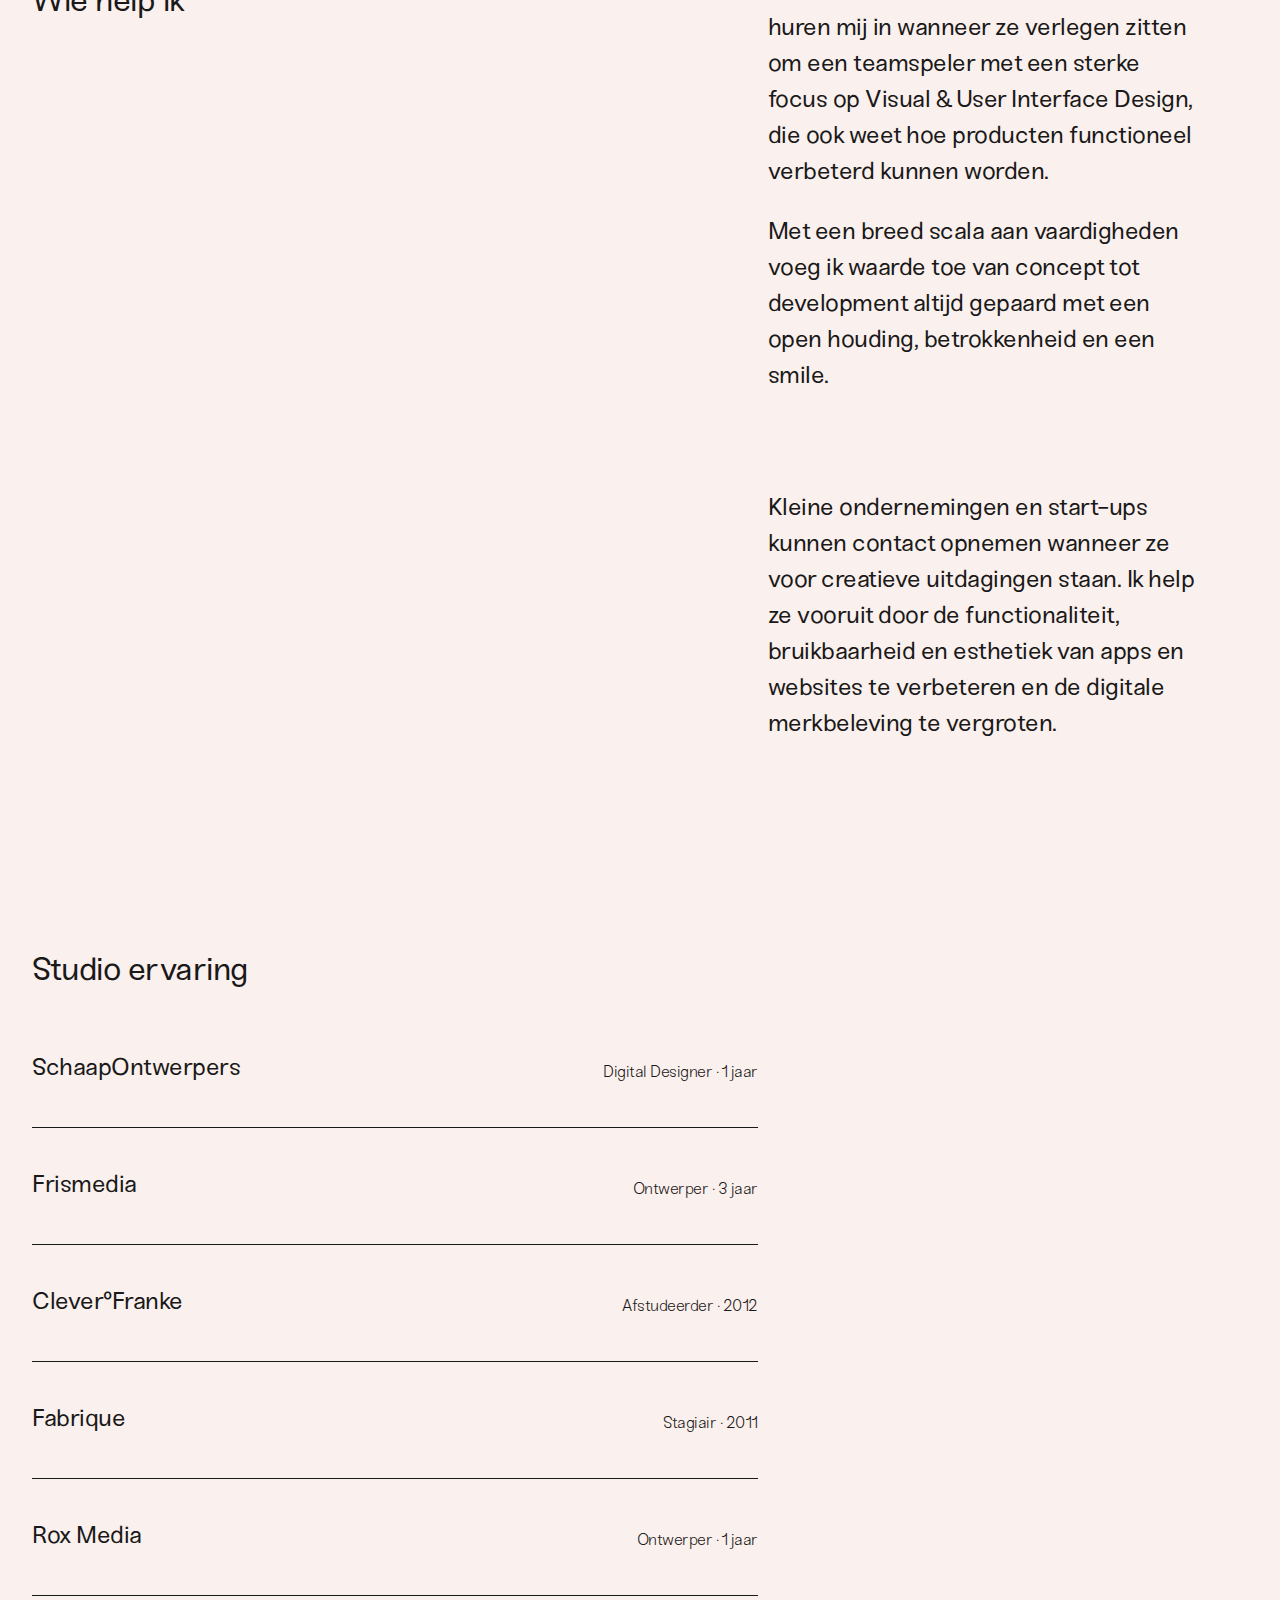
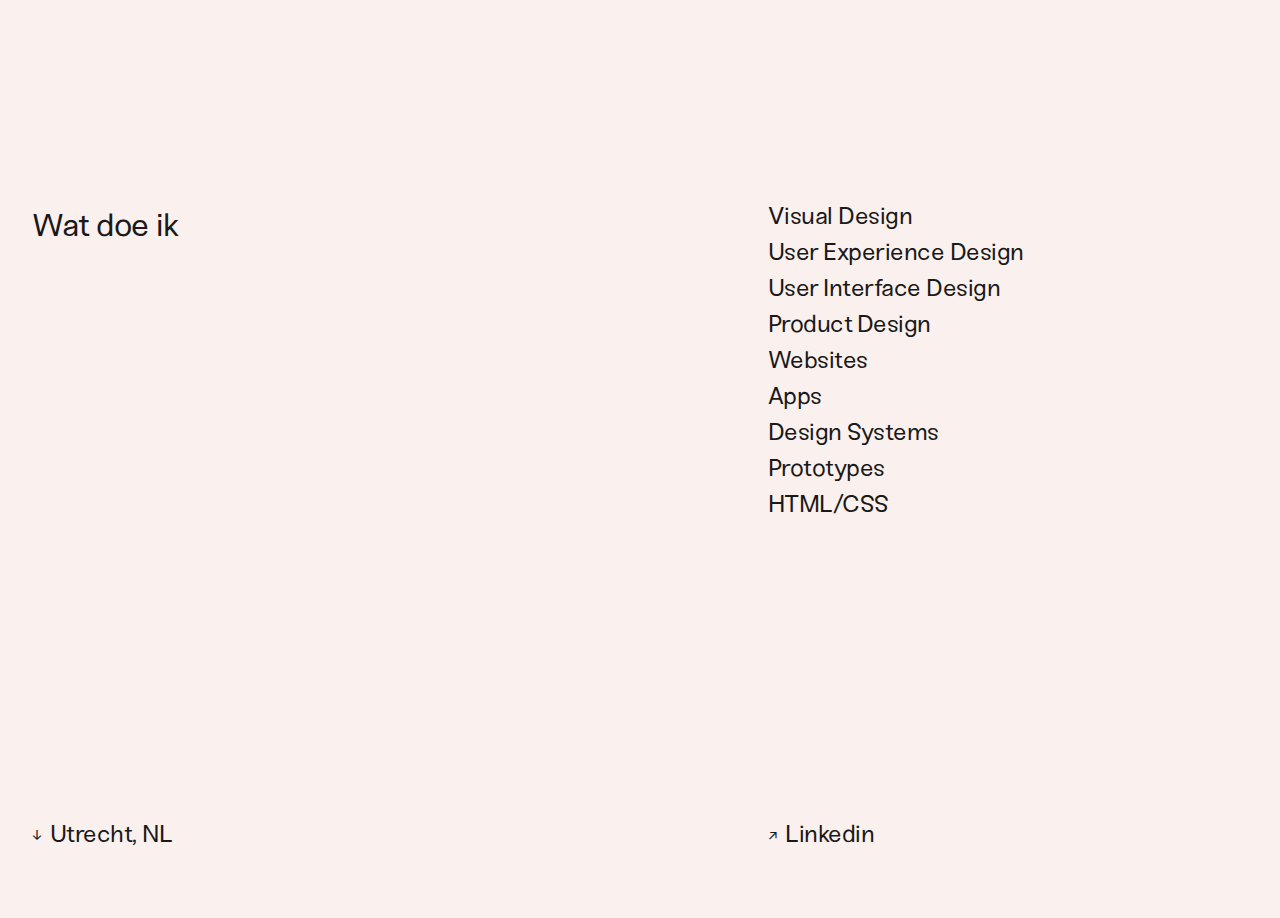
==== commit ac7400d6: "Textupdate" ====
--- a/index.html
+++ b/index.html
@@ -80,10 +80,10 @@
       <section class="who-hires-me on-grid has-padding-vh">
         <div class="grid-3"><h2 class="large">Wie help ik</h2></div>
         <div class="grid-2"><p class="medium "><span class="strong">Studios en merken</span><br />
-huren mij in wanneer ze verlegen zitten om een teamspeler met een sterke focus op Visual &amp; User Interface Design, maar die ook weet hoe producten functioneel verbeterd kunnen worden.</p><p class="medium"> Met een breed scala aan vaardigheden voeg ik waarde toe van concept tot development en is mijn doel altijd om het ontwerpproces te verbeteren en te versnellen. Gepaard met een open houding, betrokkenheid en een lach.
+huren mij in wanneer ze verlegen zitten om een teamspeler met een sterke focus op Visual &amp; User Interface Design, die ook weet hoe producten functioneel verbeterd kunnen worden.</p><p class="medium"> Met een breed scala aan vaardigheden voeg ik waarde toe van concept tot development altijd gepaard met een open houding, betrokkenheid en een smile.
       </p><br/><br/>
         <p class="medium "><span class="strong">Kleine ondernemingen en start-ups</span><br />
-        kunnen contact opnemen wanneer ze voor creatieve uitdagingen staan. Ik help ze vooruit door de functionaliteit, bruikbaarheid en esthetiek van apps en websites te verbeteren en de merkbeleving te vergroten.
+        kunnen contact opnemen wanneer ze voor creatieve uitdagingen staan. Ik help ze vooruit door de functionaliteit, bruikbaarheid en esthetiek van apps en websites te verbeteren en de digitale merkbeleving te vergroten.
       </div>
       </section>
       <section class="studio-experience on-grid has-padding-vh">
--- a/css/style.css
+++ b/css/style.css
@@ -456,10 +456,13 @@
       display: grid;
       grid-template-columns: 1fr 1fr 1fr 1fr 1fr;
       position: relative;
+      z-index: 999;
+
   }
 
   #projectList h3 {
     cursor: pointer;
+}
   }
 
   #projectList span{
@@ -471,7 +474,8 @@
       height: 400px;
       position: absolute;
       top: calc(50% - 200px);
-      right: calc(20% - 200px)
+      right: calc(20% - 200px);
+      z-index: 1;
   }
 
   #projectList li {
@@ -606,7 +610,7 @@
 
 
 
-@media only screen and (max-width: 1200px) {
+@media only screen and (max-width: 999px) {
   .on-grid {
     grid-template-columns: 1fr;
   }
@@ -657,6 +661,14 @@
     text-align: right;
     float: right;
   }
+
+  #projectList li:hover img{
+      display:none;
+  }
+
+  #projectList {grid-template-columns: 1fr;}
+}
+
 }
 
 
@@ -718,8 +730,19 @@
       left: 0;
       background: var(--black);
     }
-    .container-fluid {
-
+    #projectList li:hover img{
+        display:block;
+    }
+
+
+    #projectList img{
+        display: none;
+        width: 200px;
+        height: 200px;
+        position: absolute;
+        top: calc(50% - 100px);
+        right: calc(20% - 100px);
+        z-index: 1;
     }
 }
 
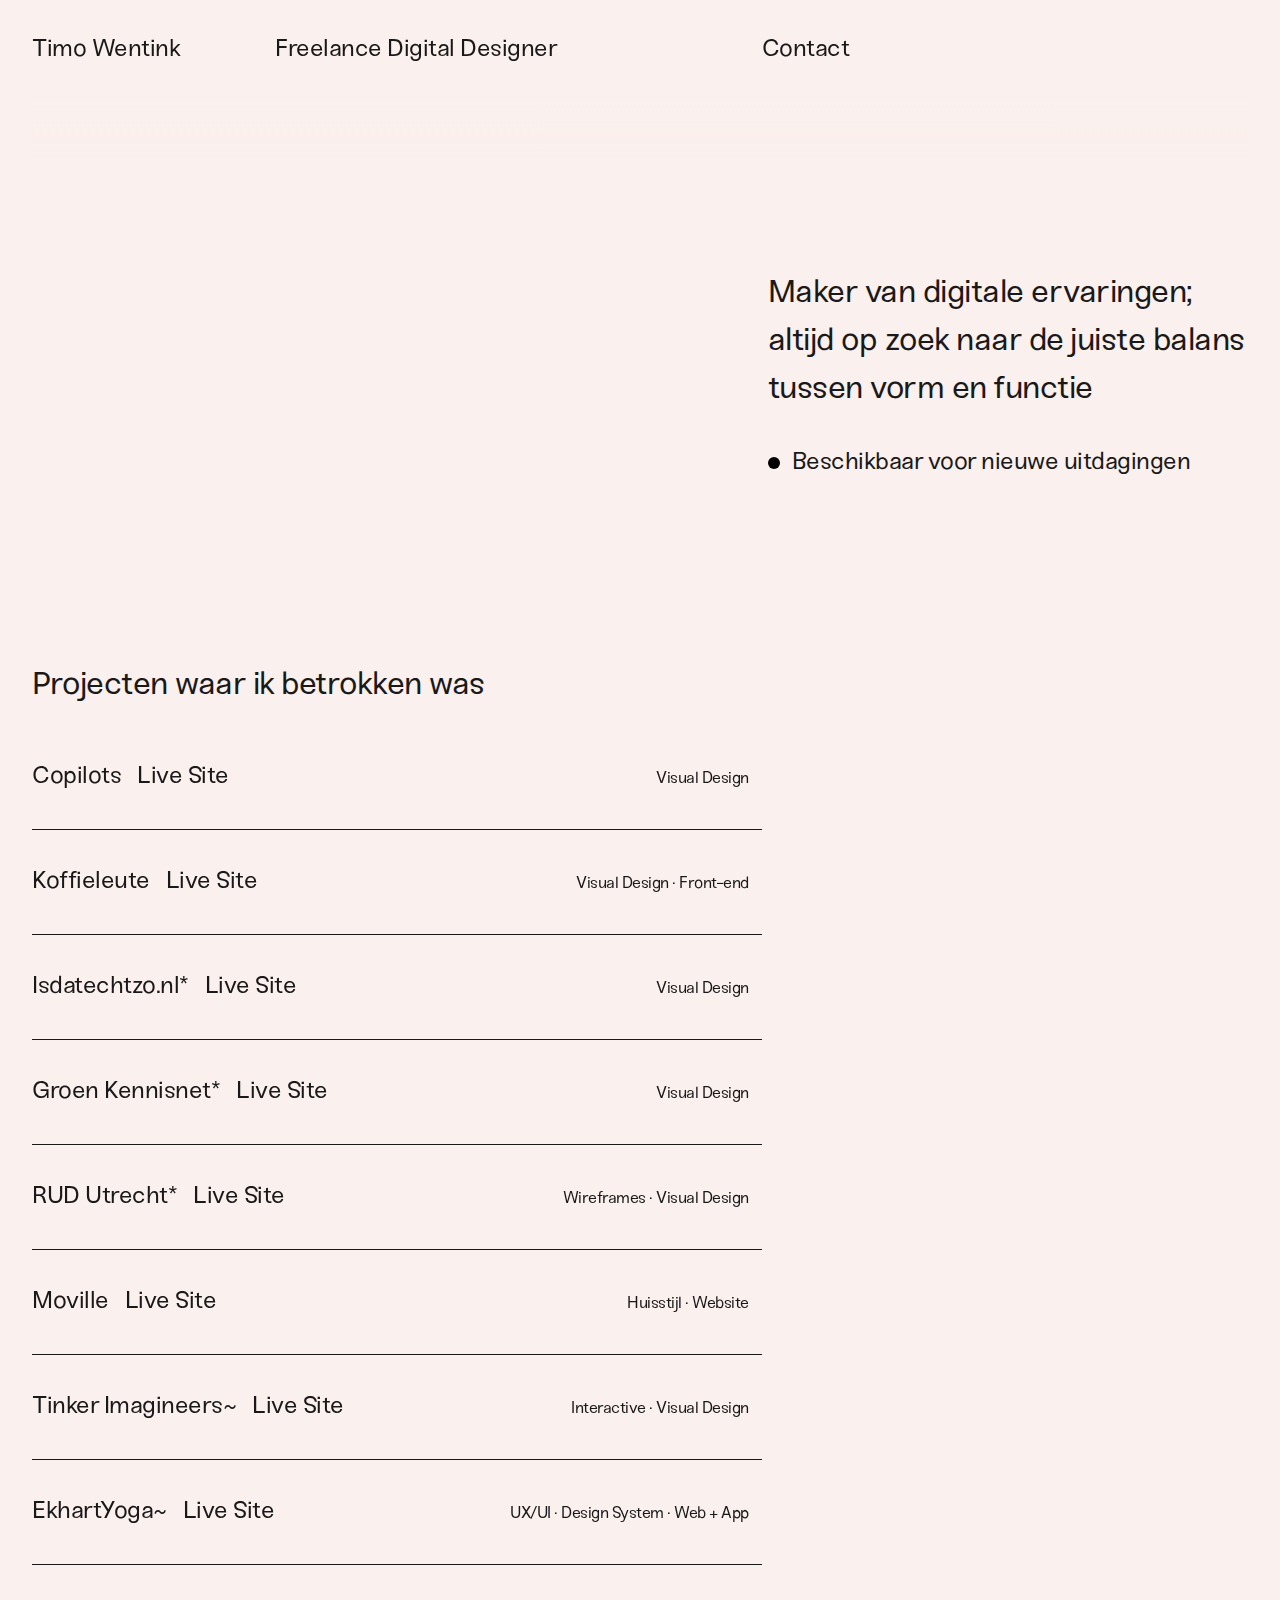
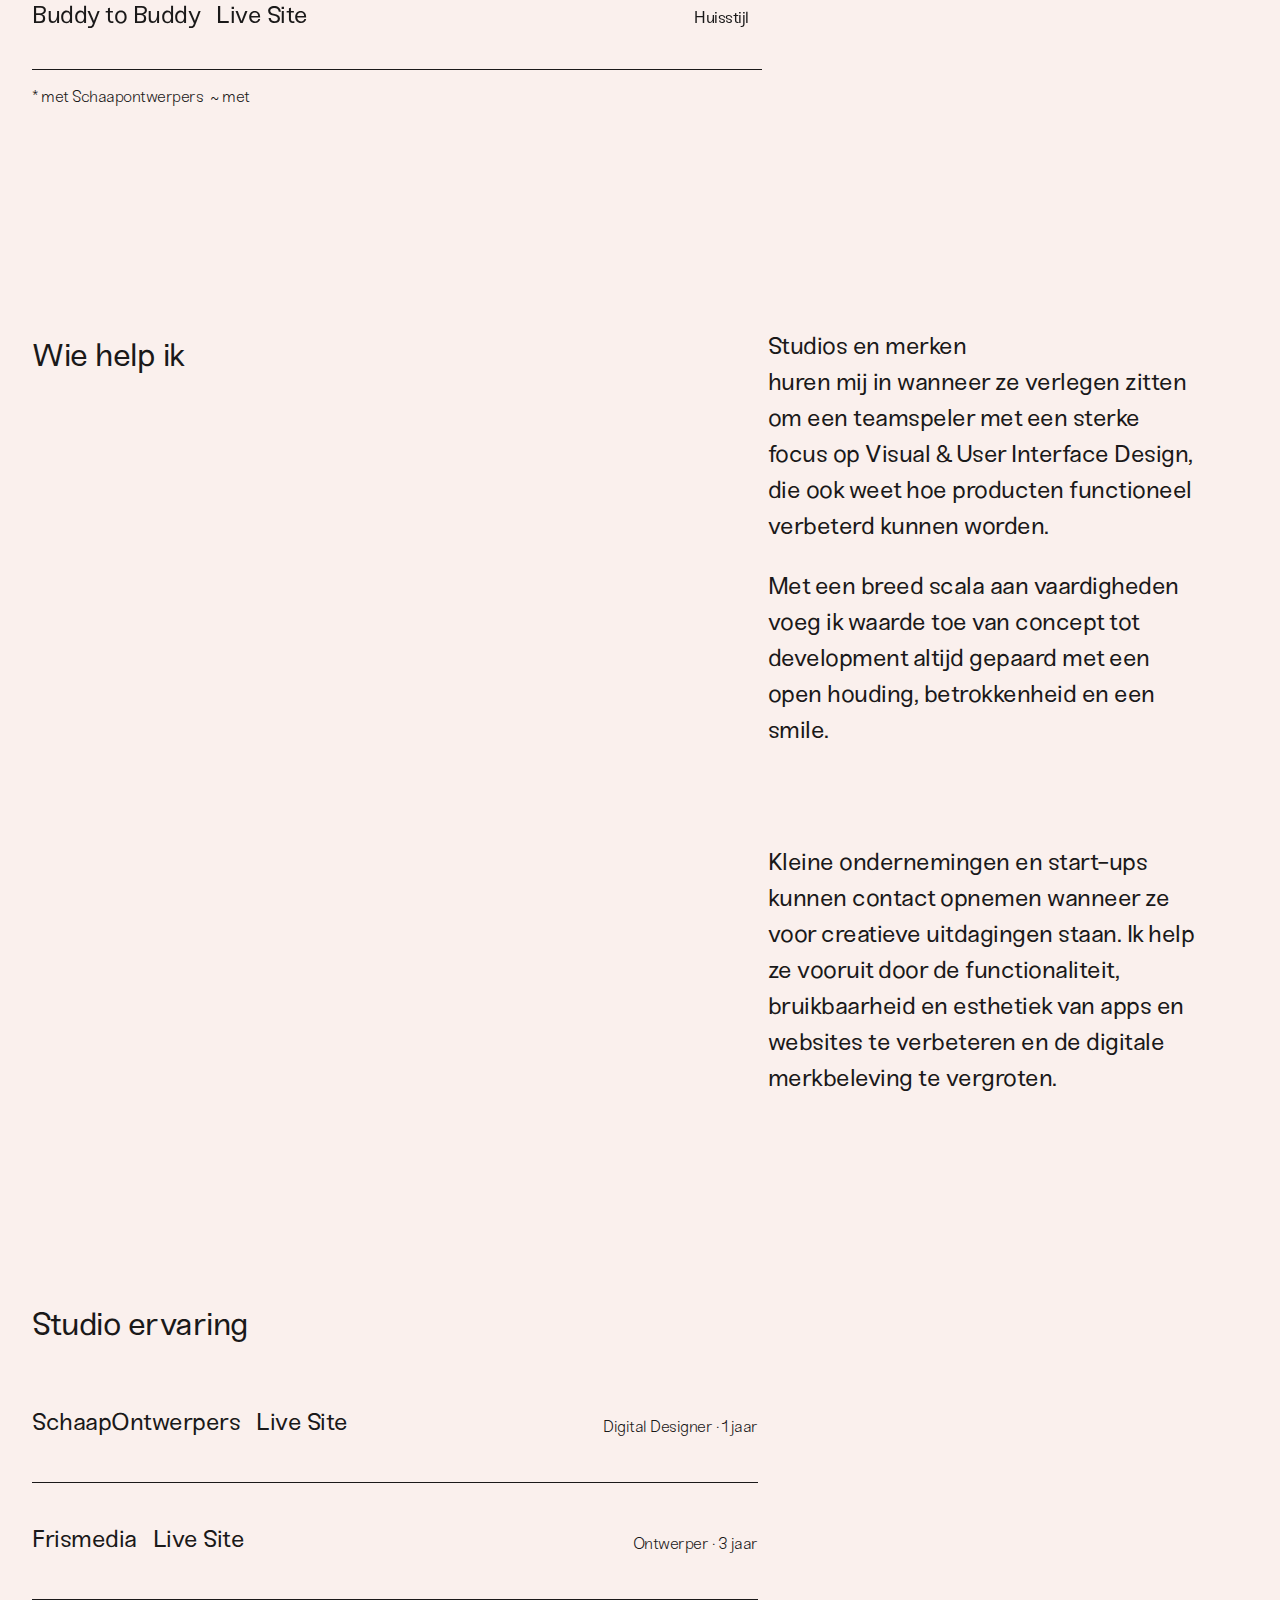
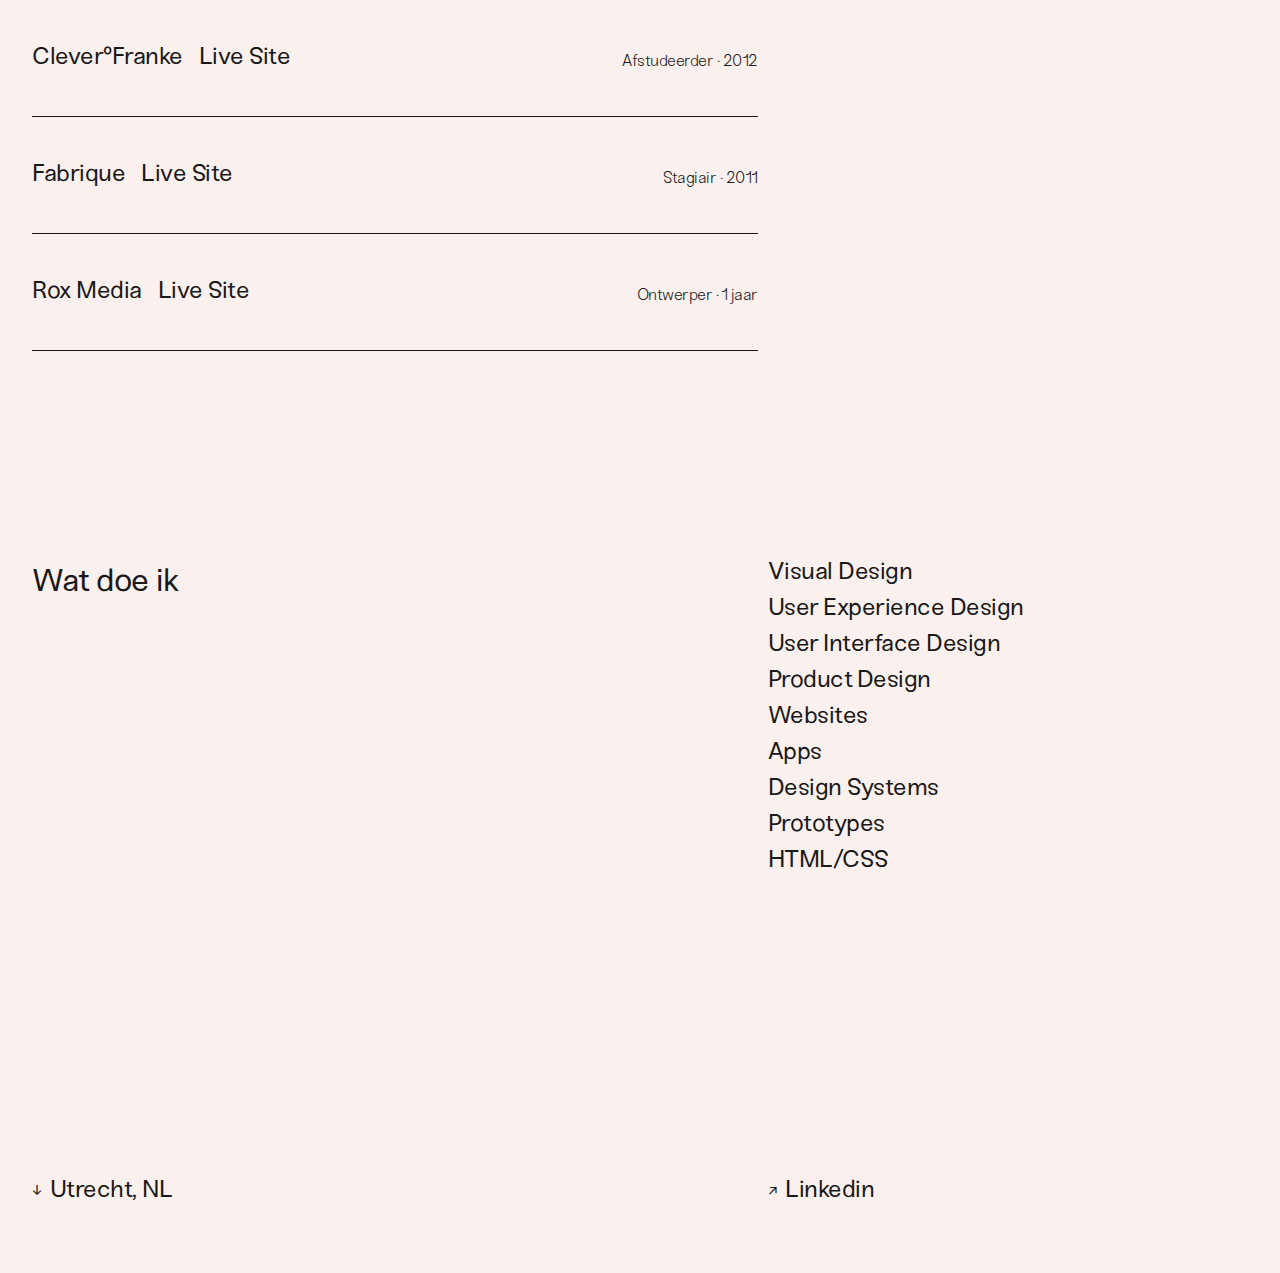
==== commit 31655990: "Add files via upload" ====
--- a/index.html
+++ b/index.html
@@ -46,14 +46,26 @@
 
     <section class="has-padding-vh">
 
-      <div class="large">Geselecteerde projecten</div>
+      <div class="large">Projecten waar ik betrokken was</div>
       <ul id="projectList">
+        <li>
+            <a class="fade-arrow row-link" href="http://copilots.nl" target="_blank"><div class="title"><h3 class="medium">Copilots</h3><span class="project_type">Visual Design<span class="fade"> &#x2197;</span></span></div></a>
+            <img src="img/copilots.png" />
+        </li>
+        <li>
+            <a class="fade-arrow row-link" href="http://koffieleute.nl" target="_blank"><div class="title"><h3 class="medium">Koffieleute</h3><span class="project_type">Visual Design &bull; Front-end<span class="fade"> &#x2197;</span></span></div></a>
+            <img src="img/koffieleute.png" />
+        </li>
           <li>
-              <a class="fade-arrow row-link" href="http://isdatechtzo.nl" target="_blank"><div class="title"><h3 class="medium">Isdatechtzo.nl</h3><span class="project_type">Visual Design<span class="fade"> &#x2197;</span></span></div></a>
+              <a class="fade-arrow row-link" href="http://isdatechtzo.nl" target="_blank"><div class="title"><h3 class="medium">Isdatechtzo.nl*</h3><span class="project_type">Visual Design<span class="fade"> &#x2197;</span></span></div></a>
               <img src="img/isdatechtzo.png" />
           </li>
           <li>
-            <a class="fade-arrow row-link" href="http://www.rudutrecht.nl" target="_blank"><div class="title row-link"><h3 class="medium">RUD Utrecht</h3><span class="project_type">Wireframes &bull; Visual Design<span class="fade"> &#x2197;</span></span></div></a>
+            <a class="fade-arrow row-link" href="http://www.groenkennisnet.nl" target="_blank"><div class="title"><h3 class="medium">Groen Kennisnet*</h3><span class="project_type">Visual Design<span class="fade"> &#x2197;</span></span></div></a>
+              <img src="img/rudutrecht.png" />
+          </li>
+          <li>
+            <a class="fade-arrow row-link" href="http://www.rudutrecht.nl" target="_blank"><div class="title"><h3 class="medium">RUD Utrecht*</h3><span class="project_type">Wireframes &bull; Visual Design<span class="fade"> &#x2197;</span></span></div></a>
               <img src="img/rudutrecht.png" />
           </li>
           <li>
@@ -61,11 +73,11 @@
               <img src="img/moville.png" />
           </li>
           <li>
-            <a class="fade-arrow row-link" href="http://www.tinker.nl" target="_blank"><div class="title"><h3 class="medium">Tinker Imagineers</h3><span class="project_type"> Interactive &bull; Visual Design <span class="fade"> &#x2197;</span></span></div></a>
+            <a class="fade-arrow row-link" href="http://www.tinker.nl" target="_blank"><div class="title"><h3 class="medium">Tinker Imagineers~</h3><span class="project_type"> Interactive &bull; Visual Design <span class="fade"> &#x2197;</span></span></div></a>
               <img src="img/tinker.png" />
           </li>
           <li>
-            <a class="fade-arrow row-link" href="http://www.ekhartyoga.com" target="_blank"><div class="title"><h3 class="medium">EkhartYoga</h3><span class="project_type"> UX/UI &bull; Design System &bull; Web + App <span class="fade"> &#x2197;</span></span></div></a>
+            <a class="fade-arrow row-link" href="http://www.ekhartyoga.com" target="_blank"><div class="title"><h3 class="medium">EkhartYoga~</h3><span class="project_type"> UX/UI &bull; Design System &bull; Web + App <span class="fade"> &#x2197;</span></span></div></a>
               <img src="img/ekhart.png" />
           </li>
           <li>
@@ -73,7 +85,7 @@
               <img src="img/buddytobuddy.png" />
           </li>
       </ul>
-
+      <div class="grid-3"><p class="small">* met Schaapontwerpers &nbsp~ met </p></div>
     </section>
 
 
--- a/css/style.css
+++ b/css/style.css
@@ -452,6 +452,11 @@
   body {
   }
 
+  h3.medium::after {
+    content: "Live Site";
+    padding-left:1rem;
+  }
+
   #projectList{
       display: grid;
       grid-template-columns: 1fr 1fr 1fr 1fr 1fr;
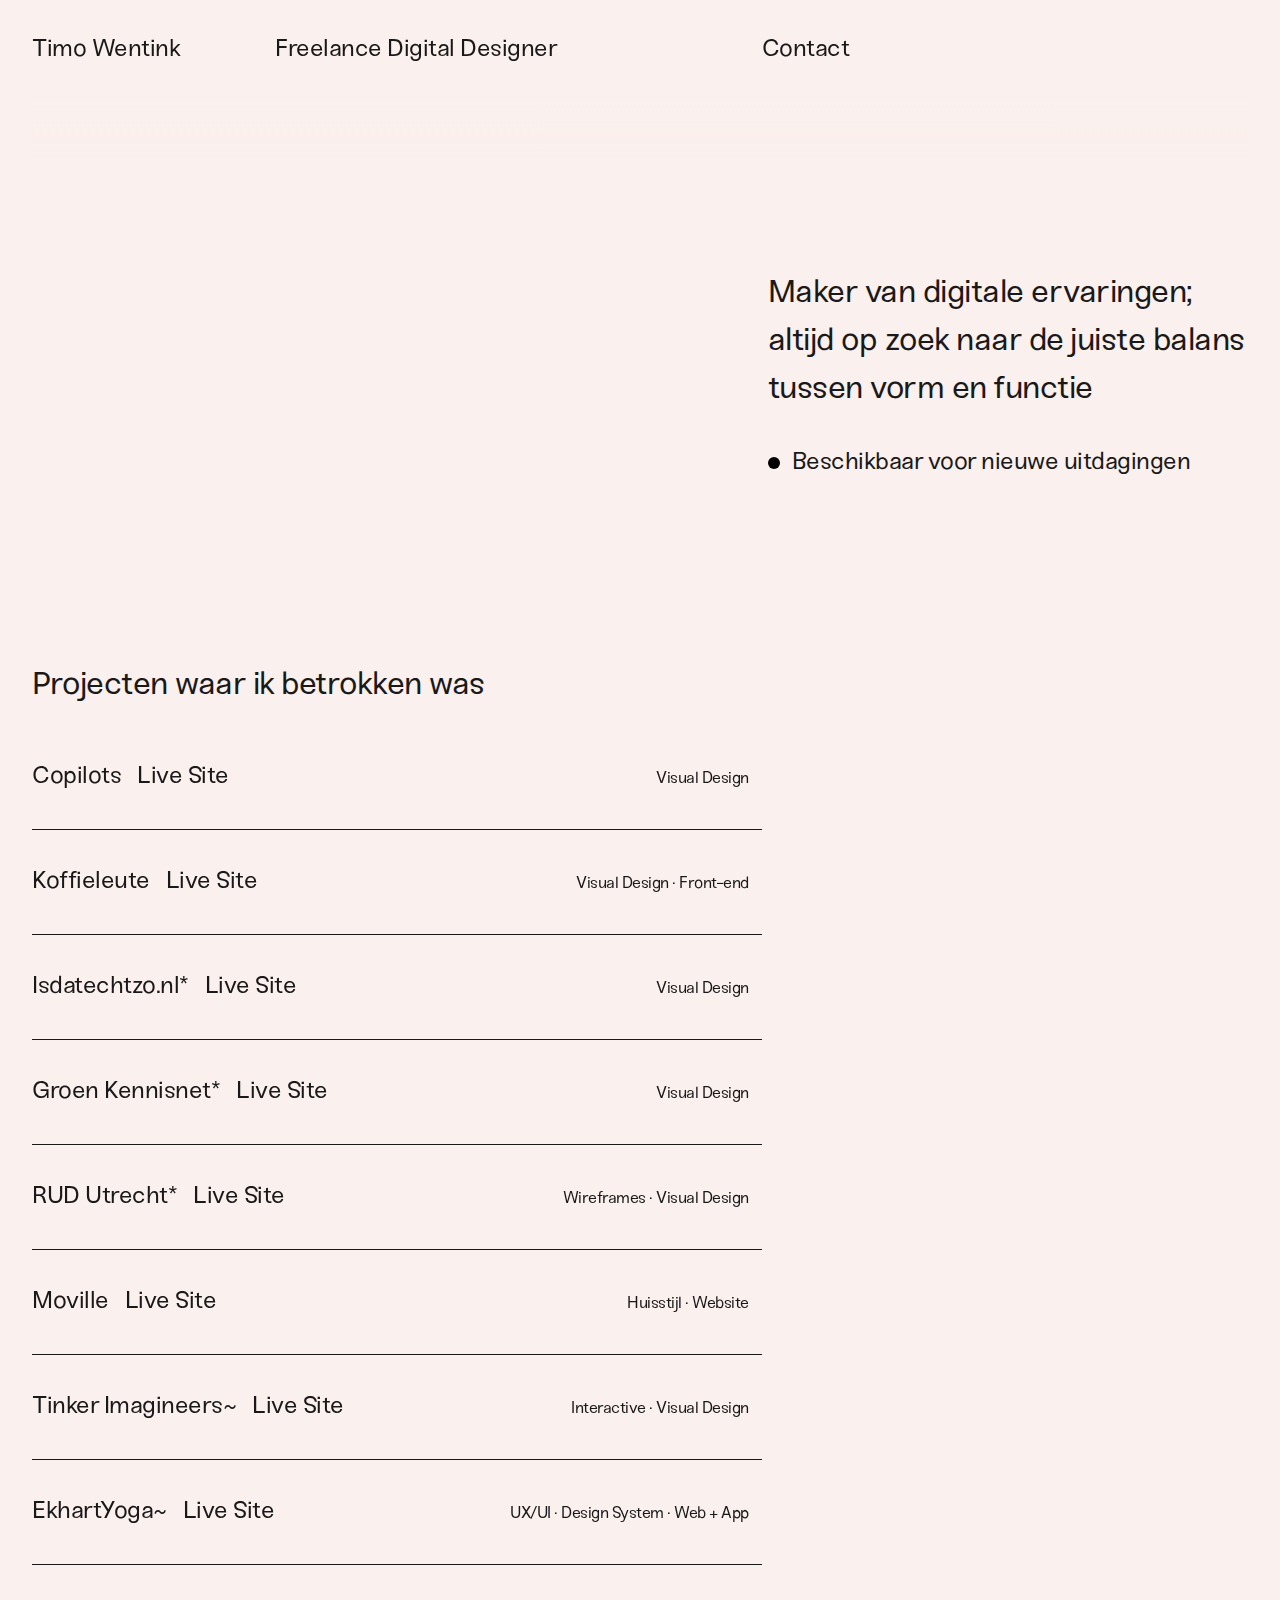
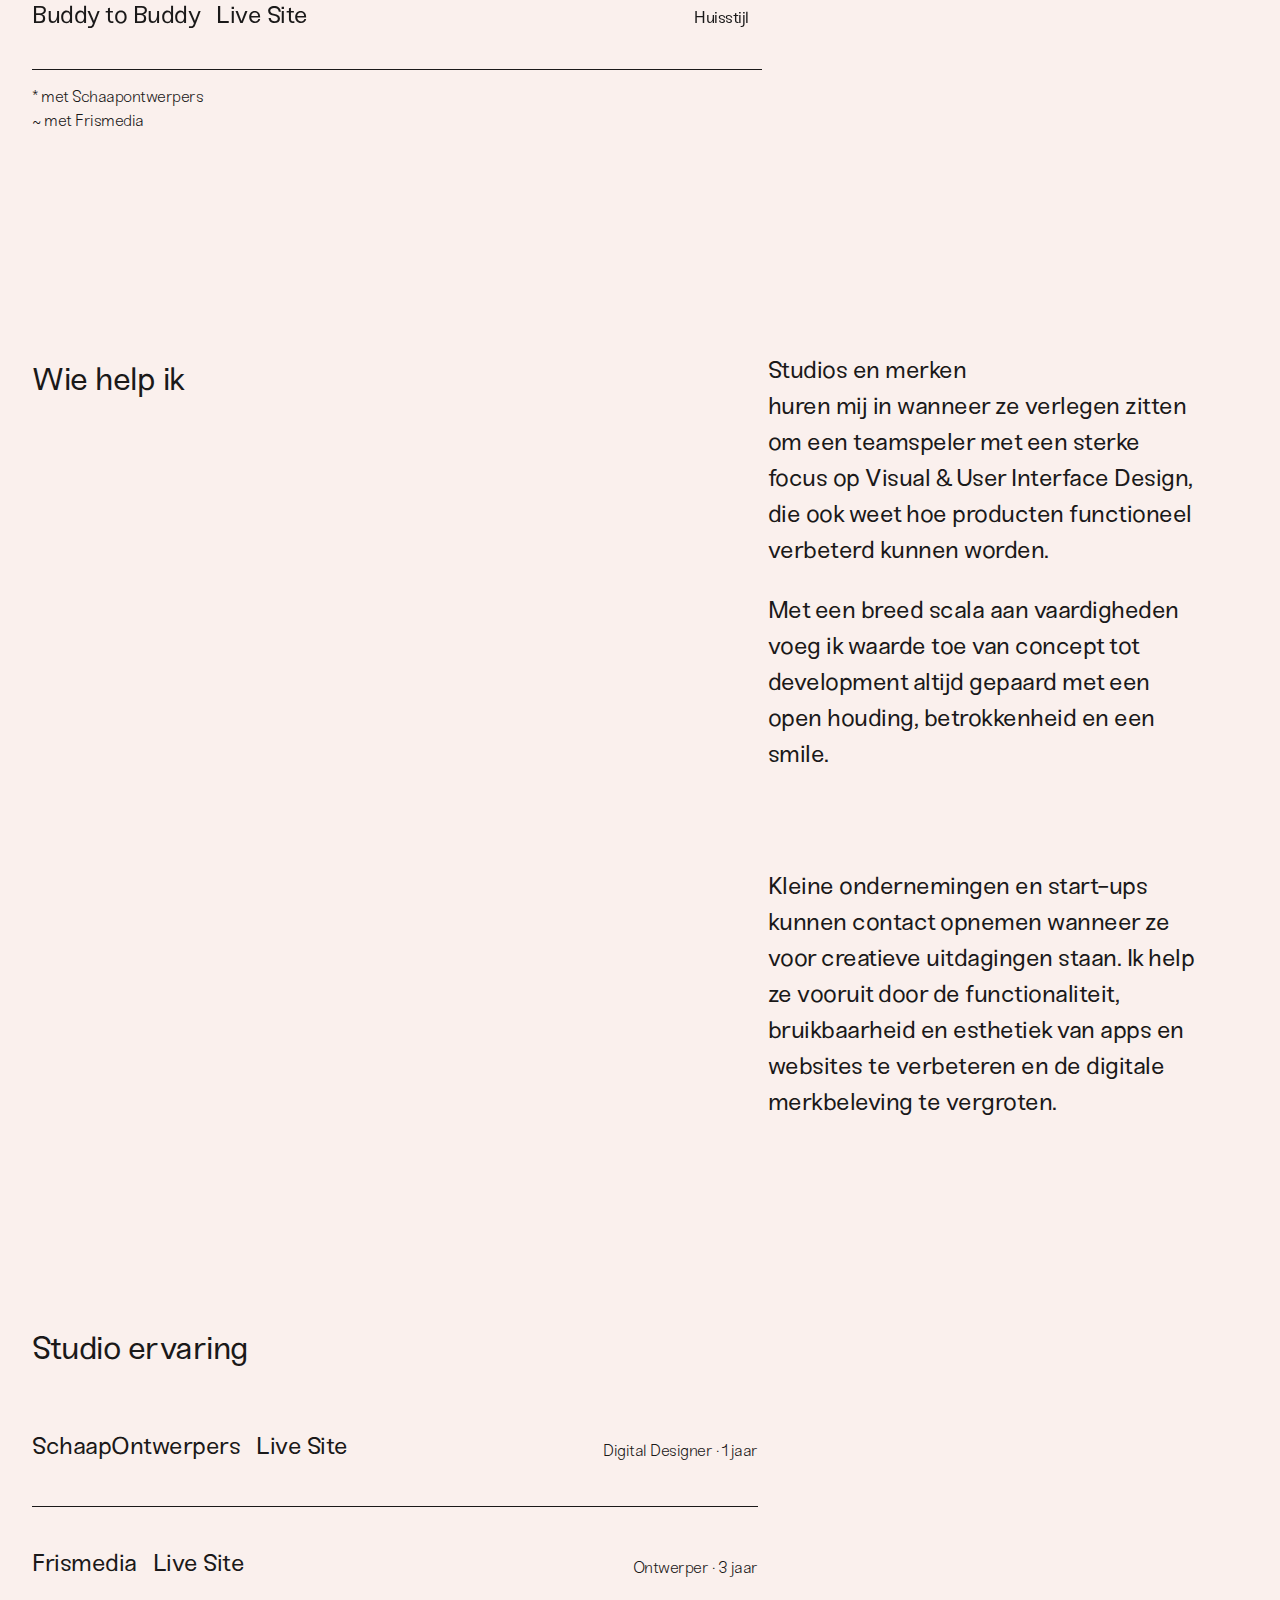
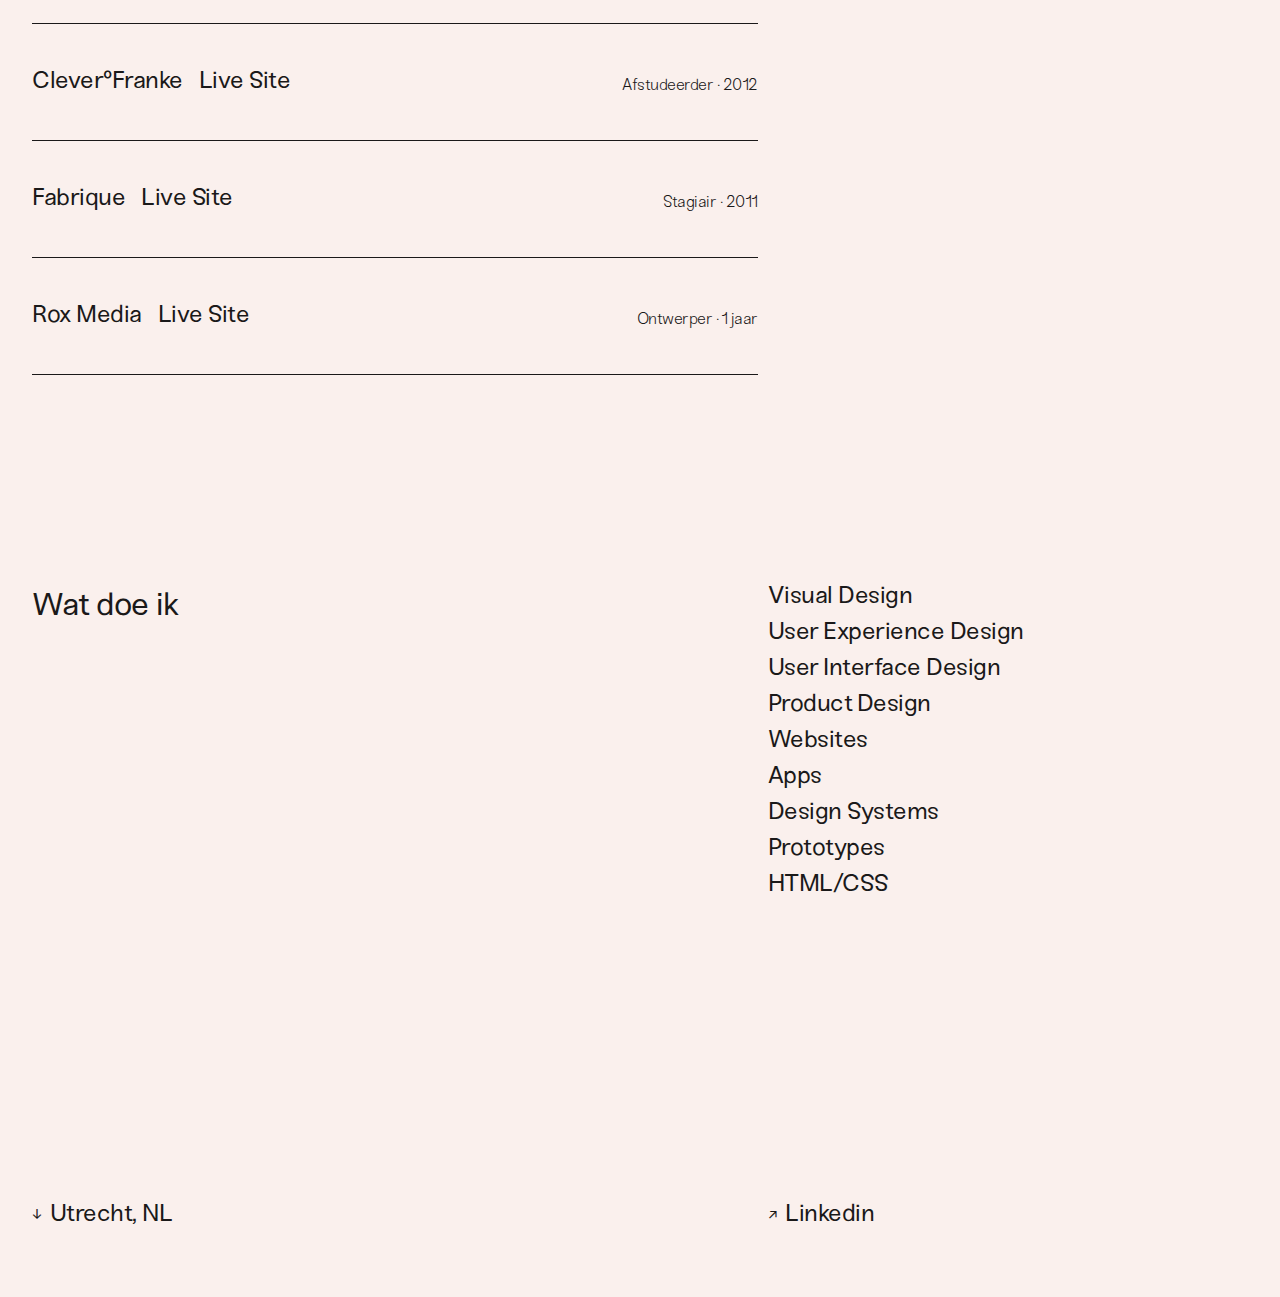
==== commit 7af39e2b: "Add files via upload" ====
--- a/index.html
+++ b/index.html
@@ -85,7 +85,7 @@
               <img src="img/buddytobuddy.png" />
           </li>
       </ul>
-      <div class="grid-3"><p class="small">* met Schaapontwerpers &nbsp~ met </p></div>
+      <div class="grid-3"><p class="small">* met Schaapontwerpers <br/>~ met Frismedia </p></div>
     </section>
 
 
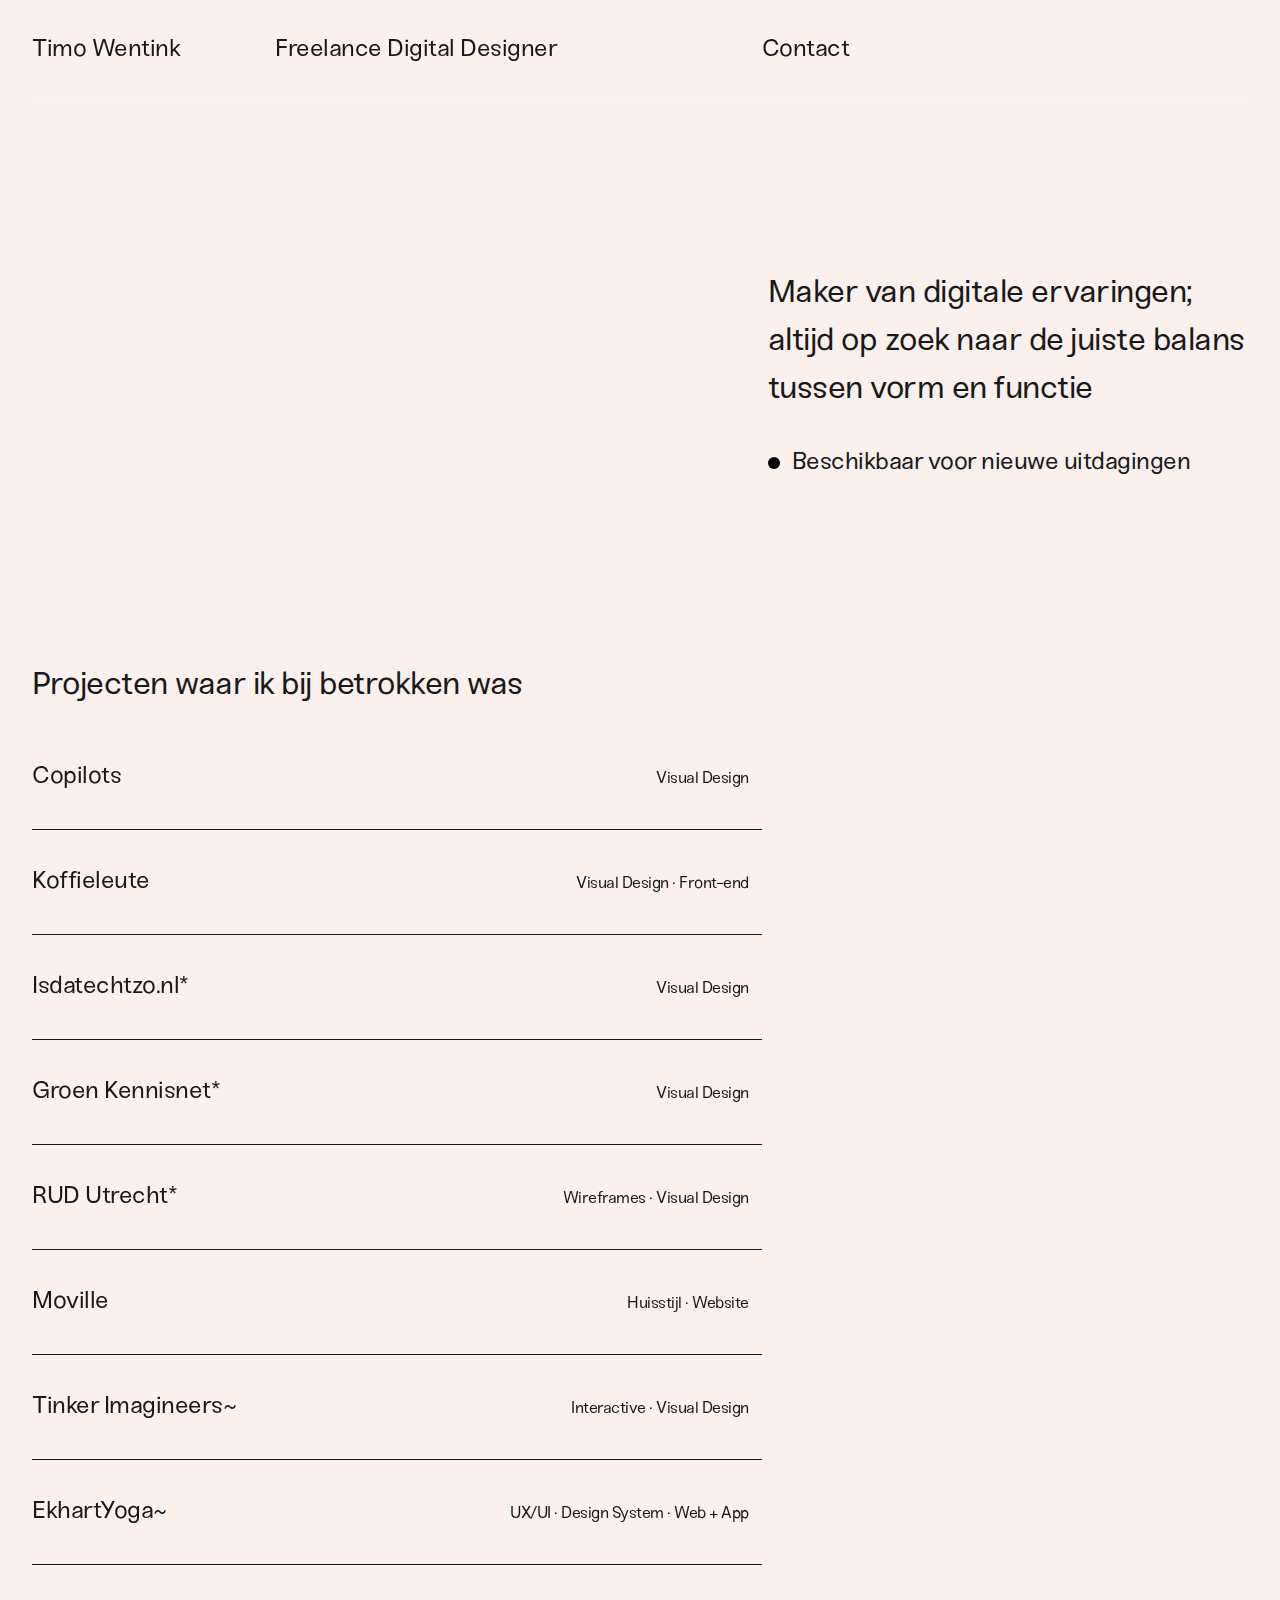
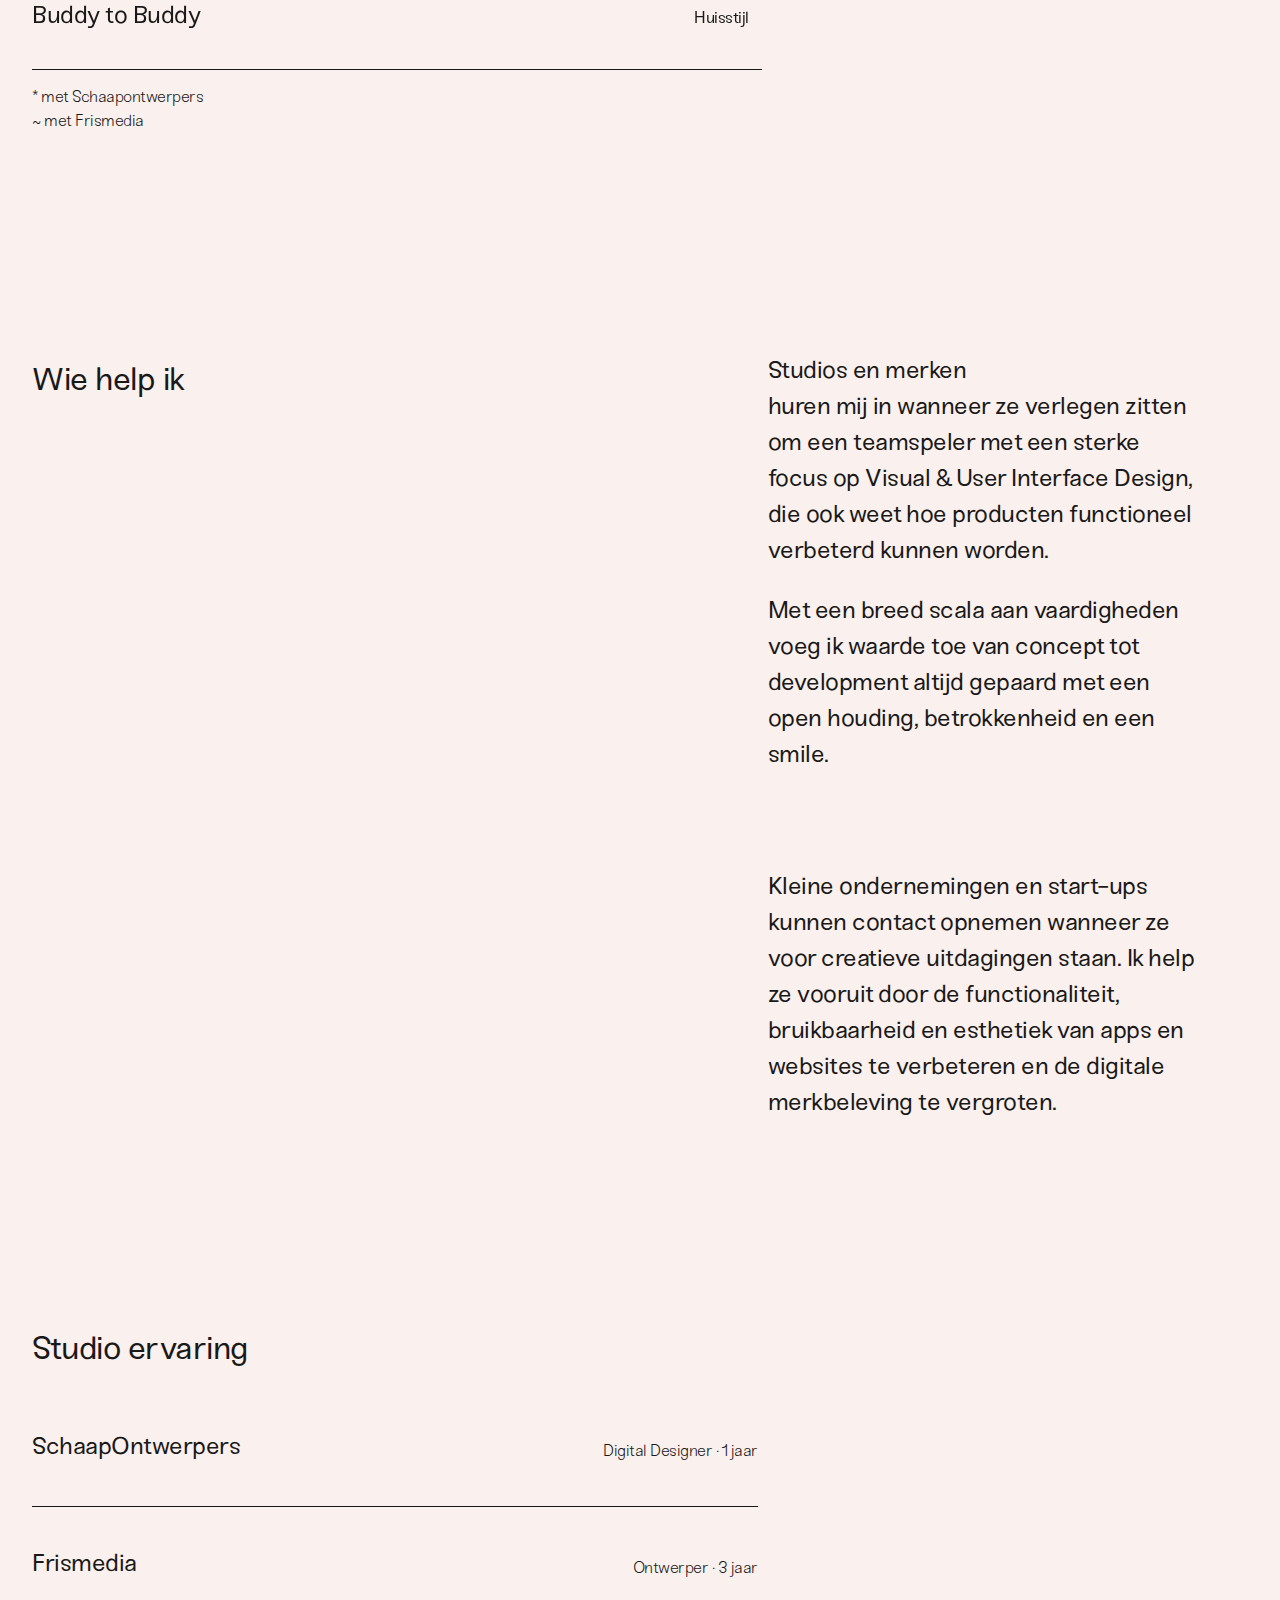
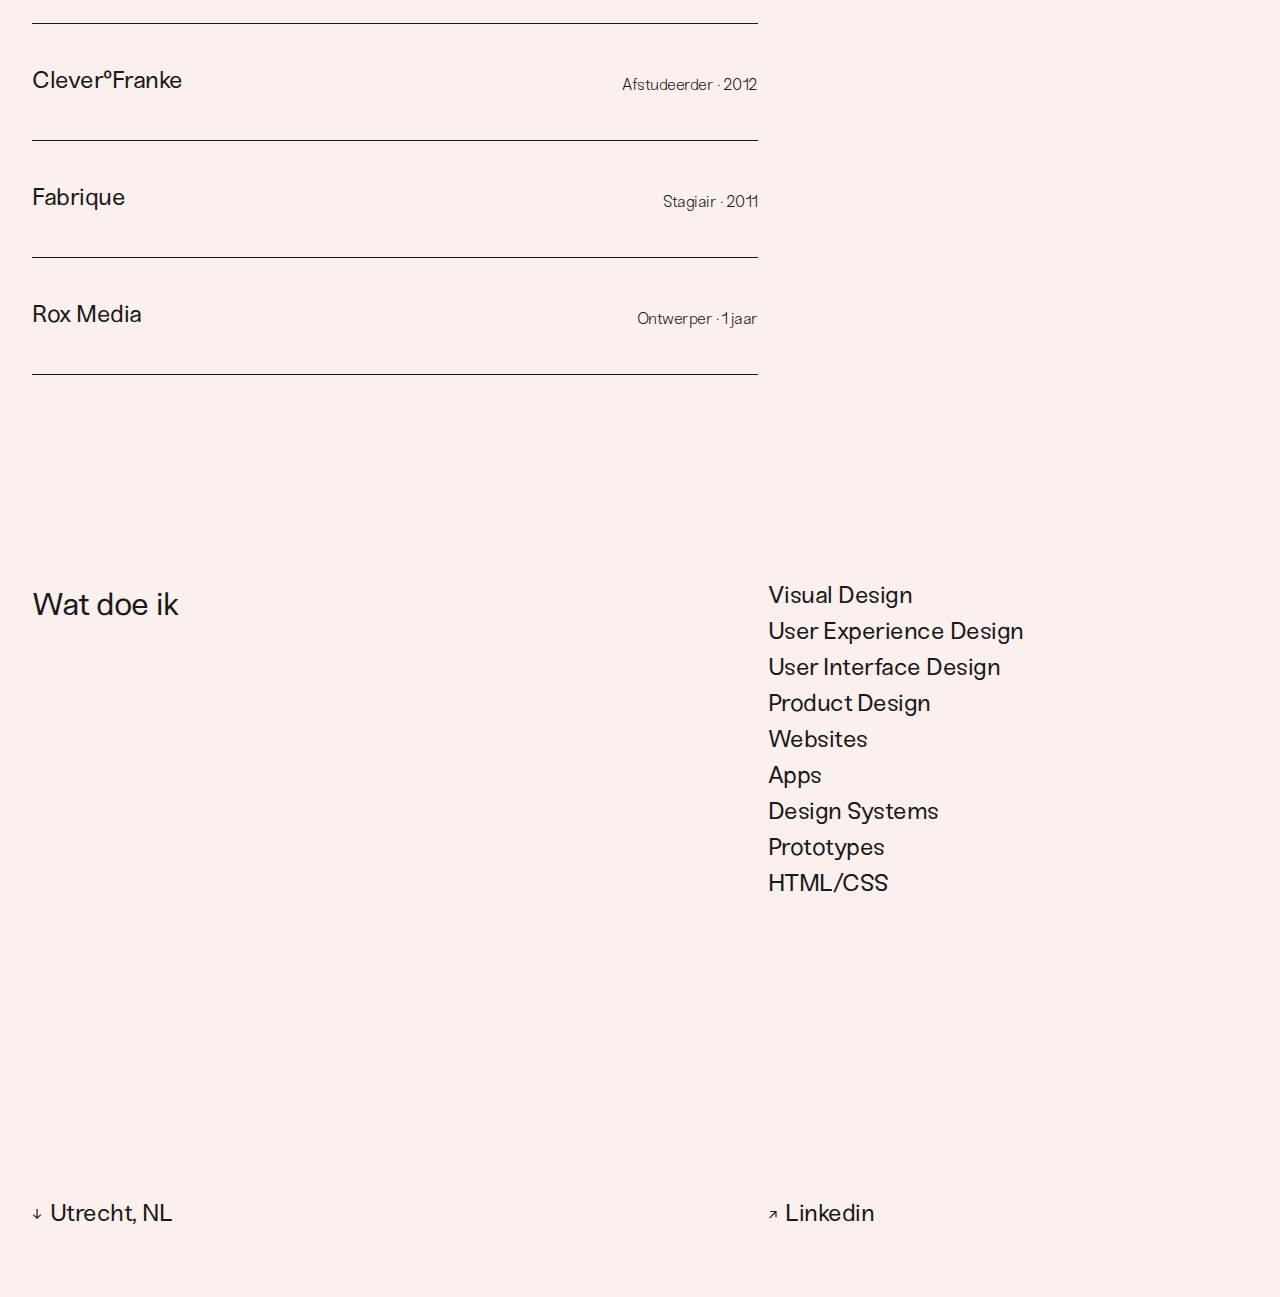
==== commit f5c4de8c: "Add files via upload" ====
--- a/index.html
+++ b/index.html
@@ -46,7 +46,7 @@
 
     <section class="has-padding-vh">
 
-      <div class="large">Projecten waar ik betrokken was</div>
+      <div class="large">Projecten waar ik bij betrokken was</div>
       <ul id="projectList">
         <li>
             <a class="fade-arrow row-link" href="http://copilots.nl" target="_blank"><div class="title"><h3 class="medium">Copilots</h3><span class="project_type">Visual Design<span class="fade"> &#x2197;</span></span></div></a>
--- a/css/style.css
+++ b/css/style.css
@@ -453,7 +453,7 @@
   }
 
   h3.medium::after {
-    content: "Live Site";
+
     padding-left:1rem;
   }
 
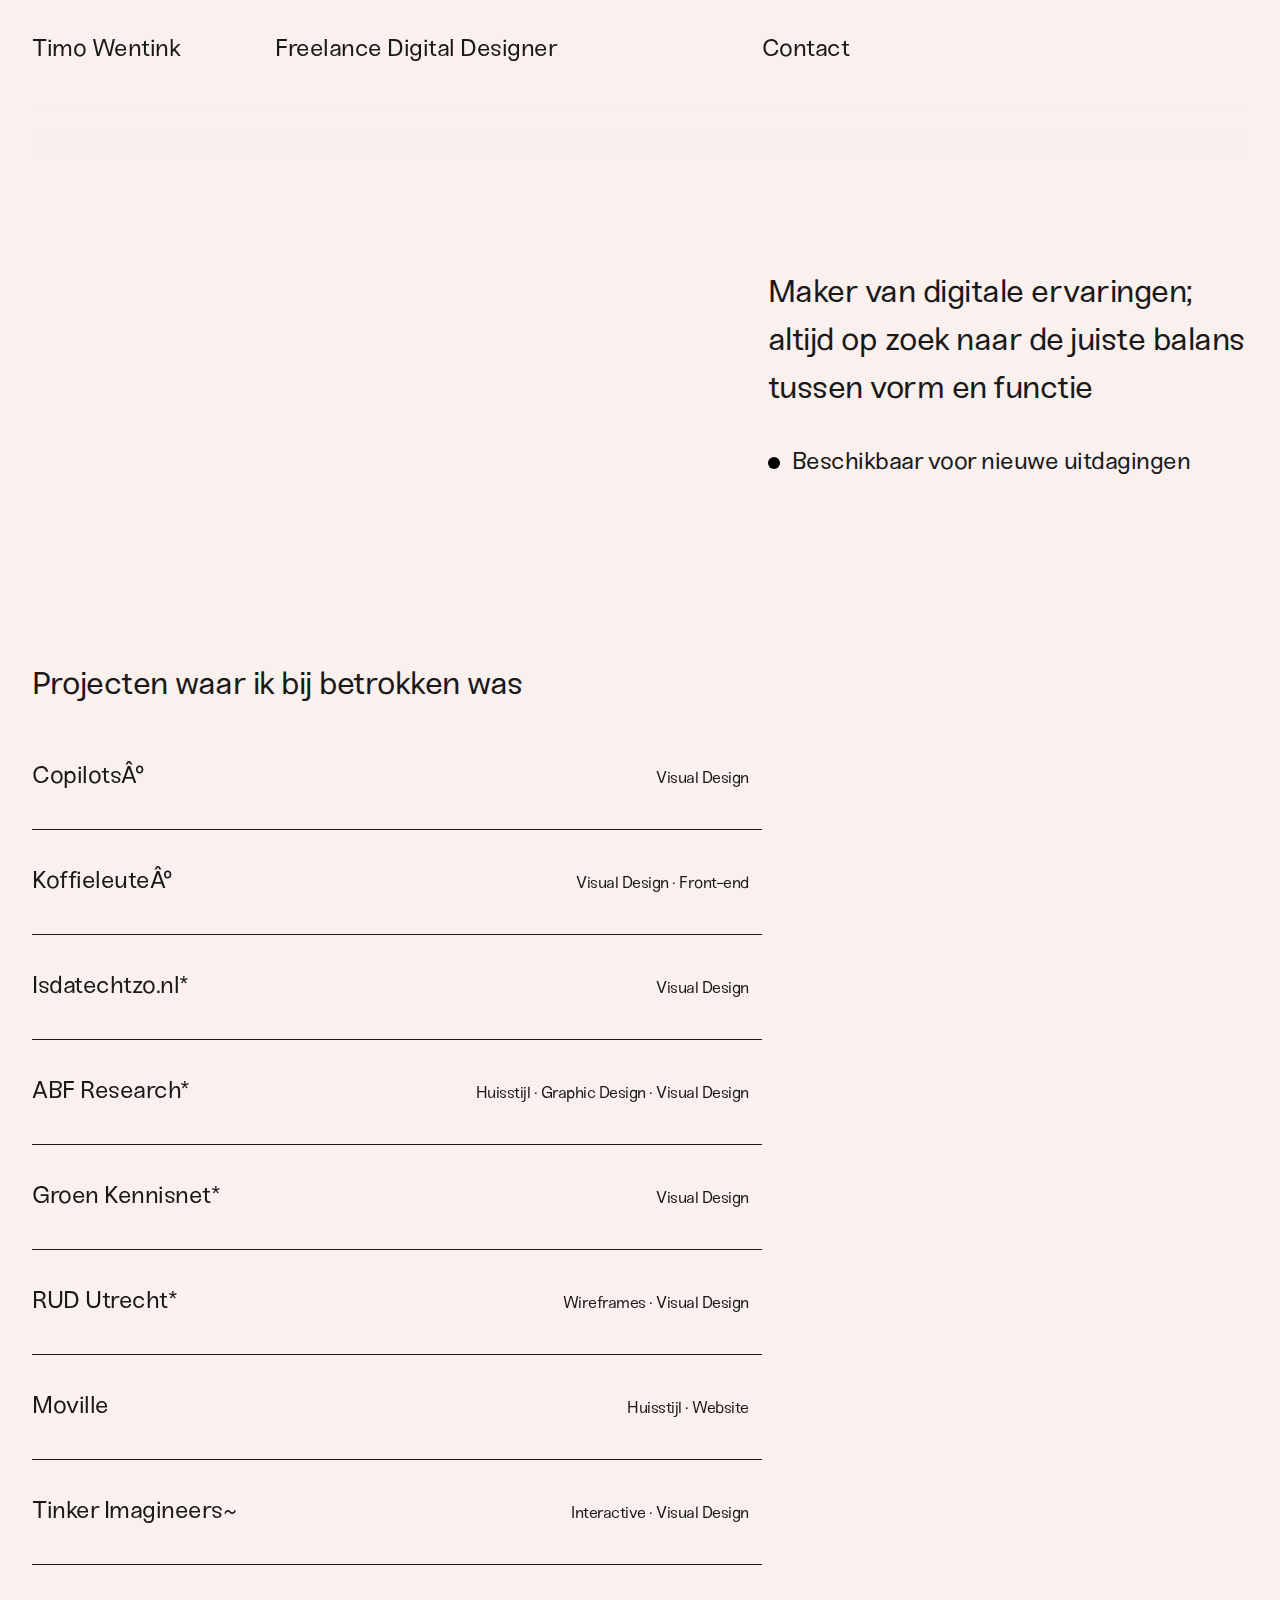
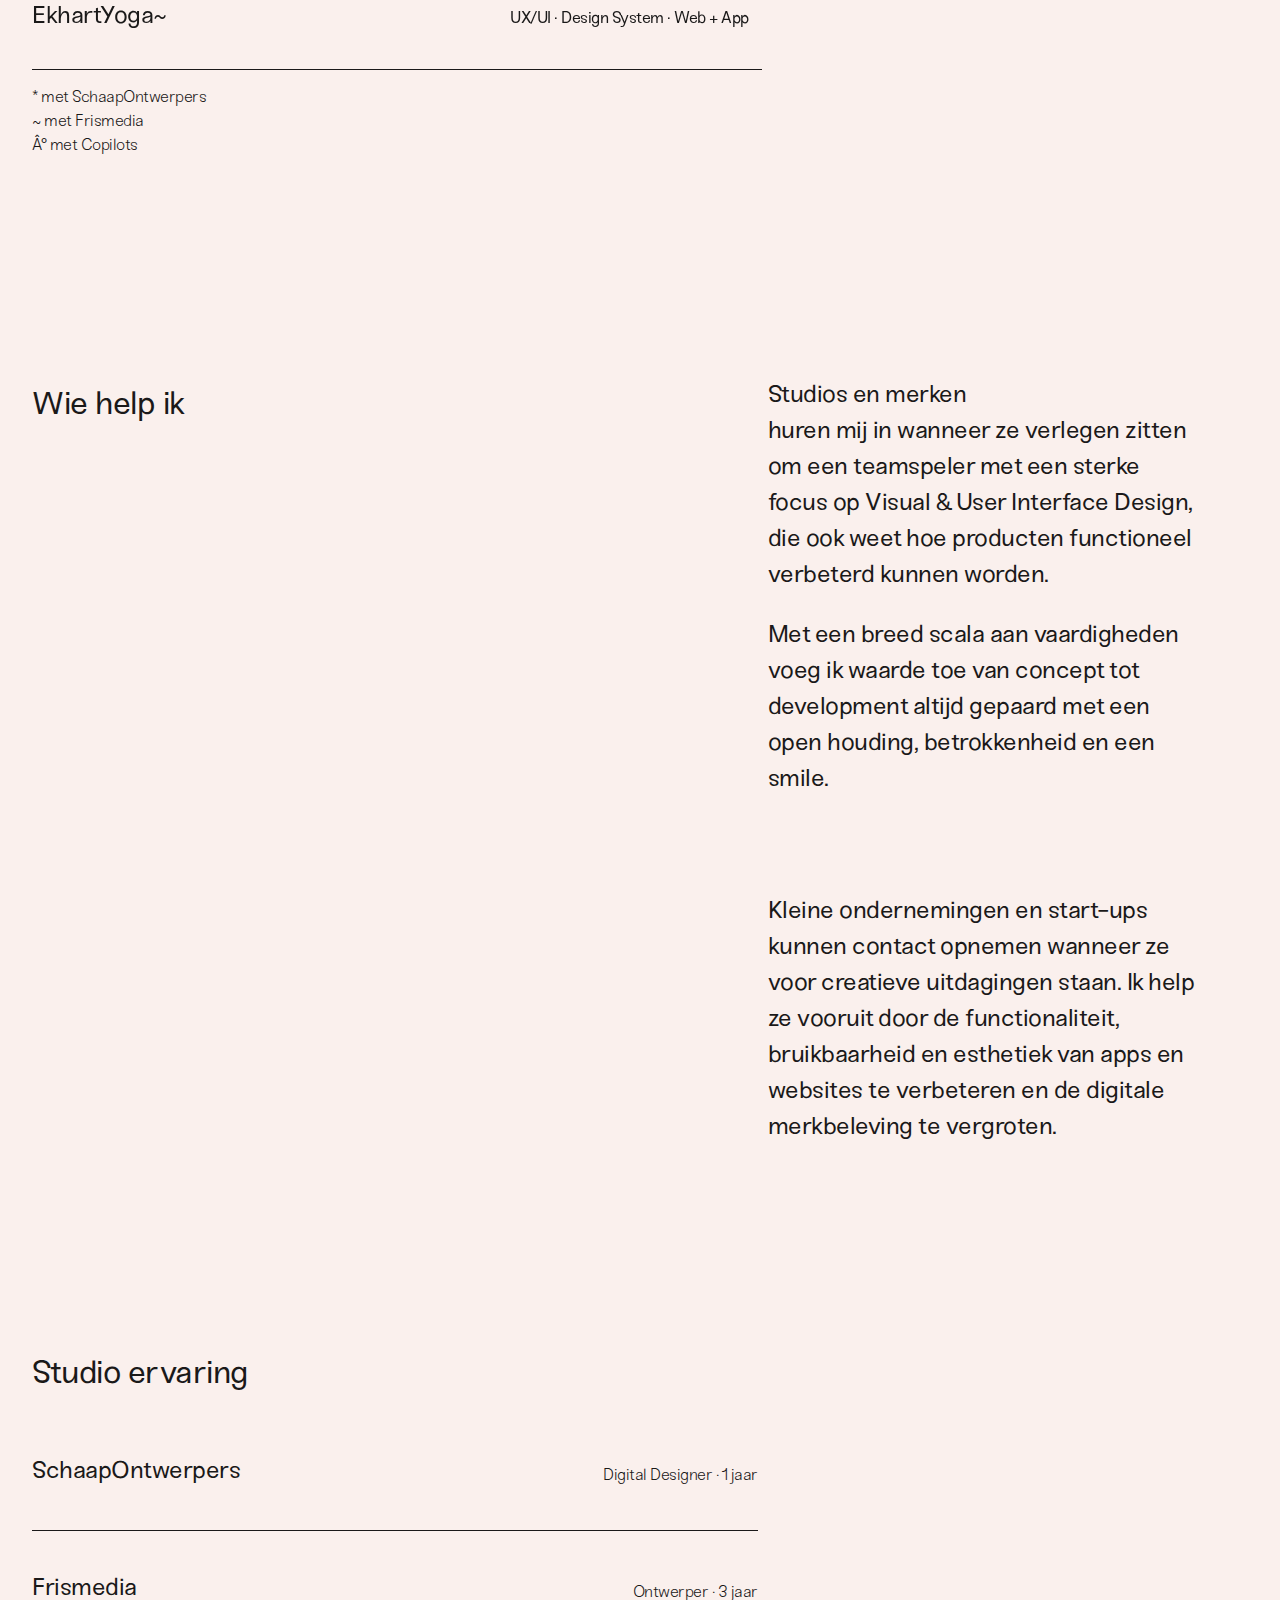
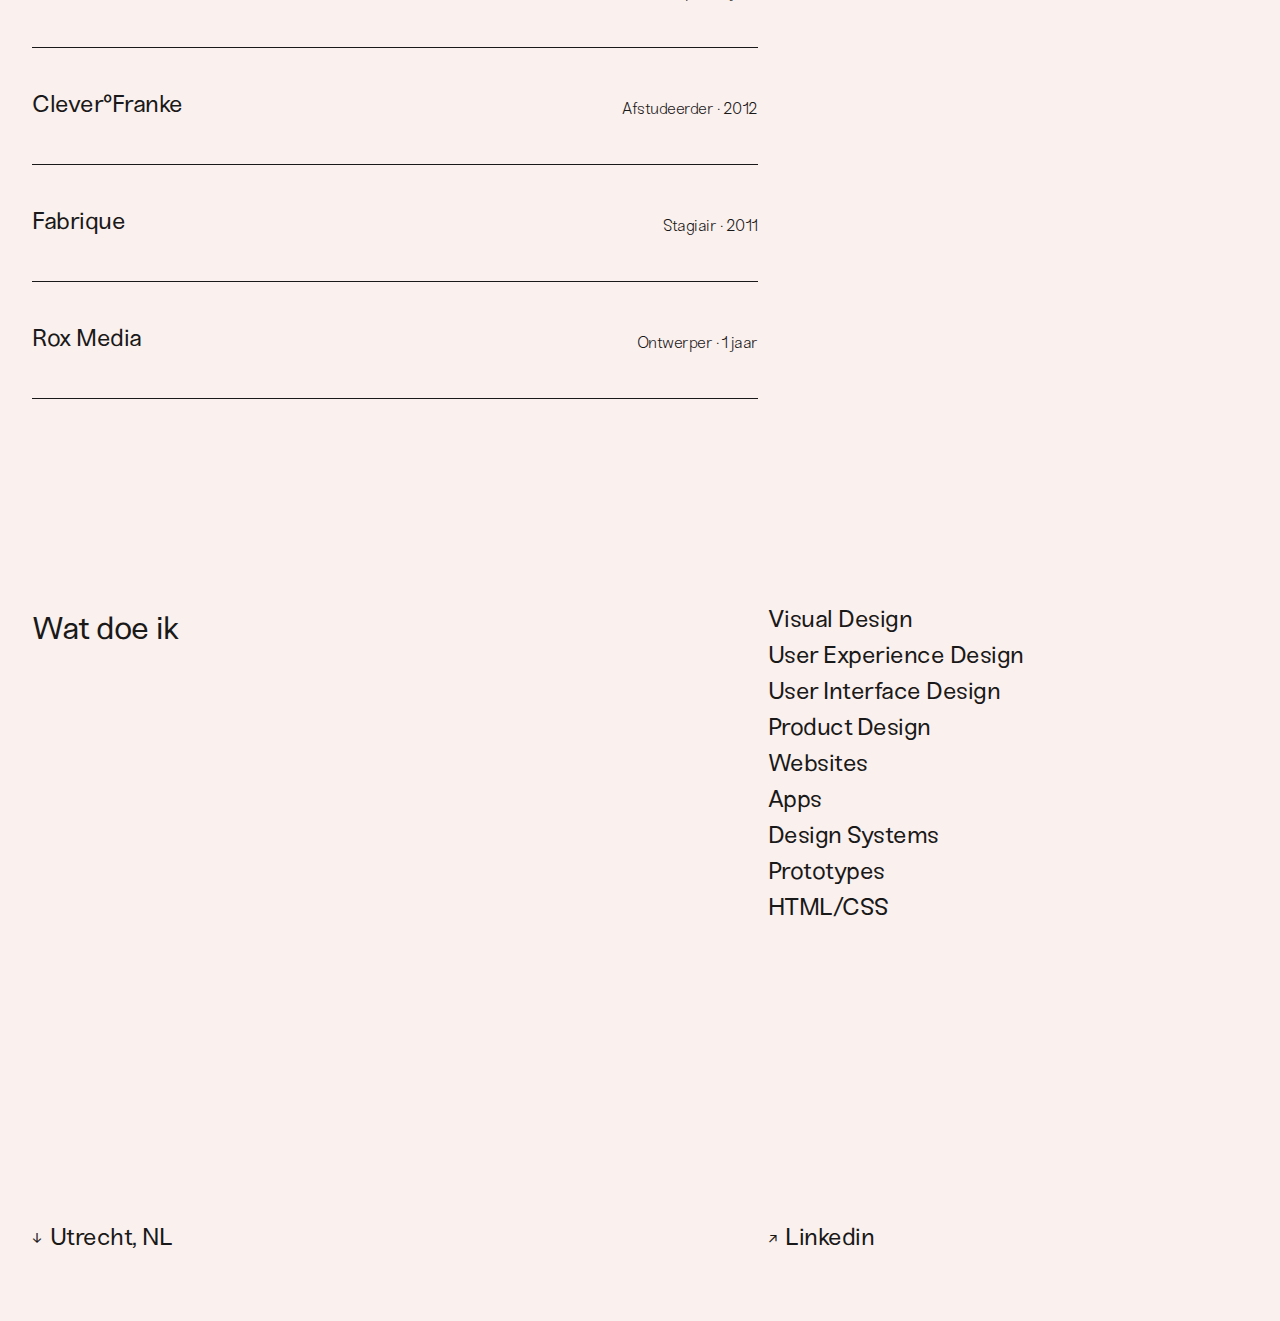
==== commit 68ac01cc: "Meer cases" ====
--- a/index.html
+++ b/index.html
@@ -49,11 +49,11 @@
       <div class="large">Projecten waar ik bij betrokken was</div>
       <ul id="projectList">
         <li>
-            <a class="fade-arrow row-link" href="http://copilots.nl" target="_blank"><div class="title"><h3 class="medium">Copilots</h3><span class="project_type">Visual Design<span class="fade"> &#x2197;</span></span></div></a>
+            <a class="fade-arrow row-link" href="http://copilots.nl" target="_blank"><div class="title"><h3 class="medium">Copilots°</h3><span class="project_type">Visual Design<span class="fade"> &#x2197;</span></span></div></a>
             <img src="img/copilots.png" />
         </li>
         <li>
-            <a class="fade-arrow row-link" href="http://koffieleute.nl" target="_blank"><div class="title"><h3 class="medium">Koffieleute</h3><span class="project_type">Visual Design &bull; Front-end<span class="fade"> &#x2197;</span></span></div></a>
+            <a class="fade-arrow row-link" href="http://koffieleute.nl" target="_blank"><div class="title"><h3 class="medium">Koffieleute°</h3><span class="project_type">Visual Design &bull; Front-end<span class="fade"> &#x2197;</span></span></div></a>
             <img src="img/koffieleute.png" />
         </li>
           <li>
@@ -61,8 +61,12 @@
               <img src="img/isdatechtzo.png" />
           </li>
           <li>
+            <a class="fade-arrow row-link" href="http://www.abf.nl" target="_blank"><div class="title"><h3 class="medium">ABF Research*</h3><span class="project_type">Huisstijl &bull; Graphic Design &bull; Visual Design<span class="fade"> &#x2197;</span></span></div></a>
+              <img src="img/abf.png" />
+          </li>
+          <li>
             <a class="fade-arrow row-link" href="http://www.groenkennisnet.nl" target="_blank"><div class="title"><h3 class="medium">Groen Kennisnet*</h3><span class="project_type">Visual Design<span class="fade"> &#x2197;</span></span></div></a>
-              <img src="img/rudutrecht.png" />
+              <img src="img/groenkennisnet.png" />
           </li>
           <li>
             <a class="fade-arrow row-link" href="http://www.rudutrecht.nl" target="_blank"><div class="title"><h3 class="medium">RUD Utrecht*</h3><span class="project_type">Wireframes &bull; Visual Design<span class="fade"> &#x2197;</span></span></div></a>
@@ -80,12 +84,8 @@
             <a class="fade-arrow row-link" href="http://www.ekhartyoga.com" target="_blank"><div class="title"><h3 class="medium">EkhartYoga~</h3><span class="project_type"> UX/UI &bull; Design System &bull; Web + App <span class="fade"> &#x2197;</span></span></div></a>
               <img src="img/ekhart.png" />
           </li>
-          <li>
-            <a class="fade-arrow row-link" href="http://www.buddytobuddy.nl" target="_blank"><div class="title"><h3 class="medium">Buddy to Buddy</h3><span class="project_type">Huisstijl<span class="fade"> &#x2197;</span></span></div></a>
-              <img src="img/buddytobuddy.png" />
-          </li>
       </ul>
-      <div class="grid-3"><p class="small">* met Schaapontwerpers <br/>~ met Frismedia </p></div>
+      <div class="grid-3"><p class="small">* met SchaapOntwerpers <br/>~ met Frismedia <br/>° met Copilots</p></div>
     </section>
 
 
